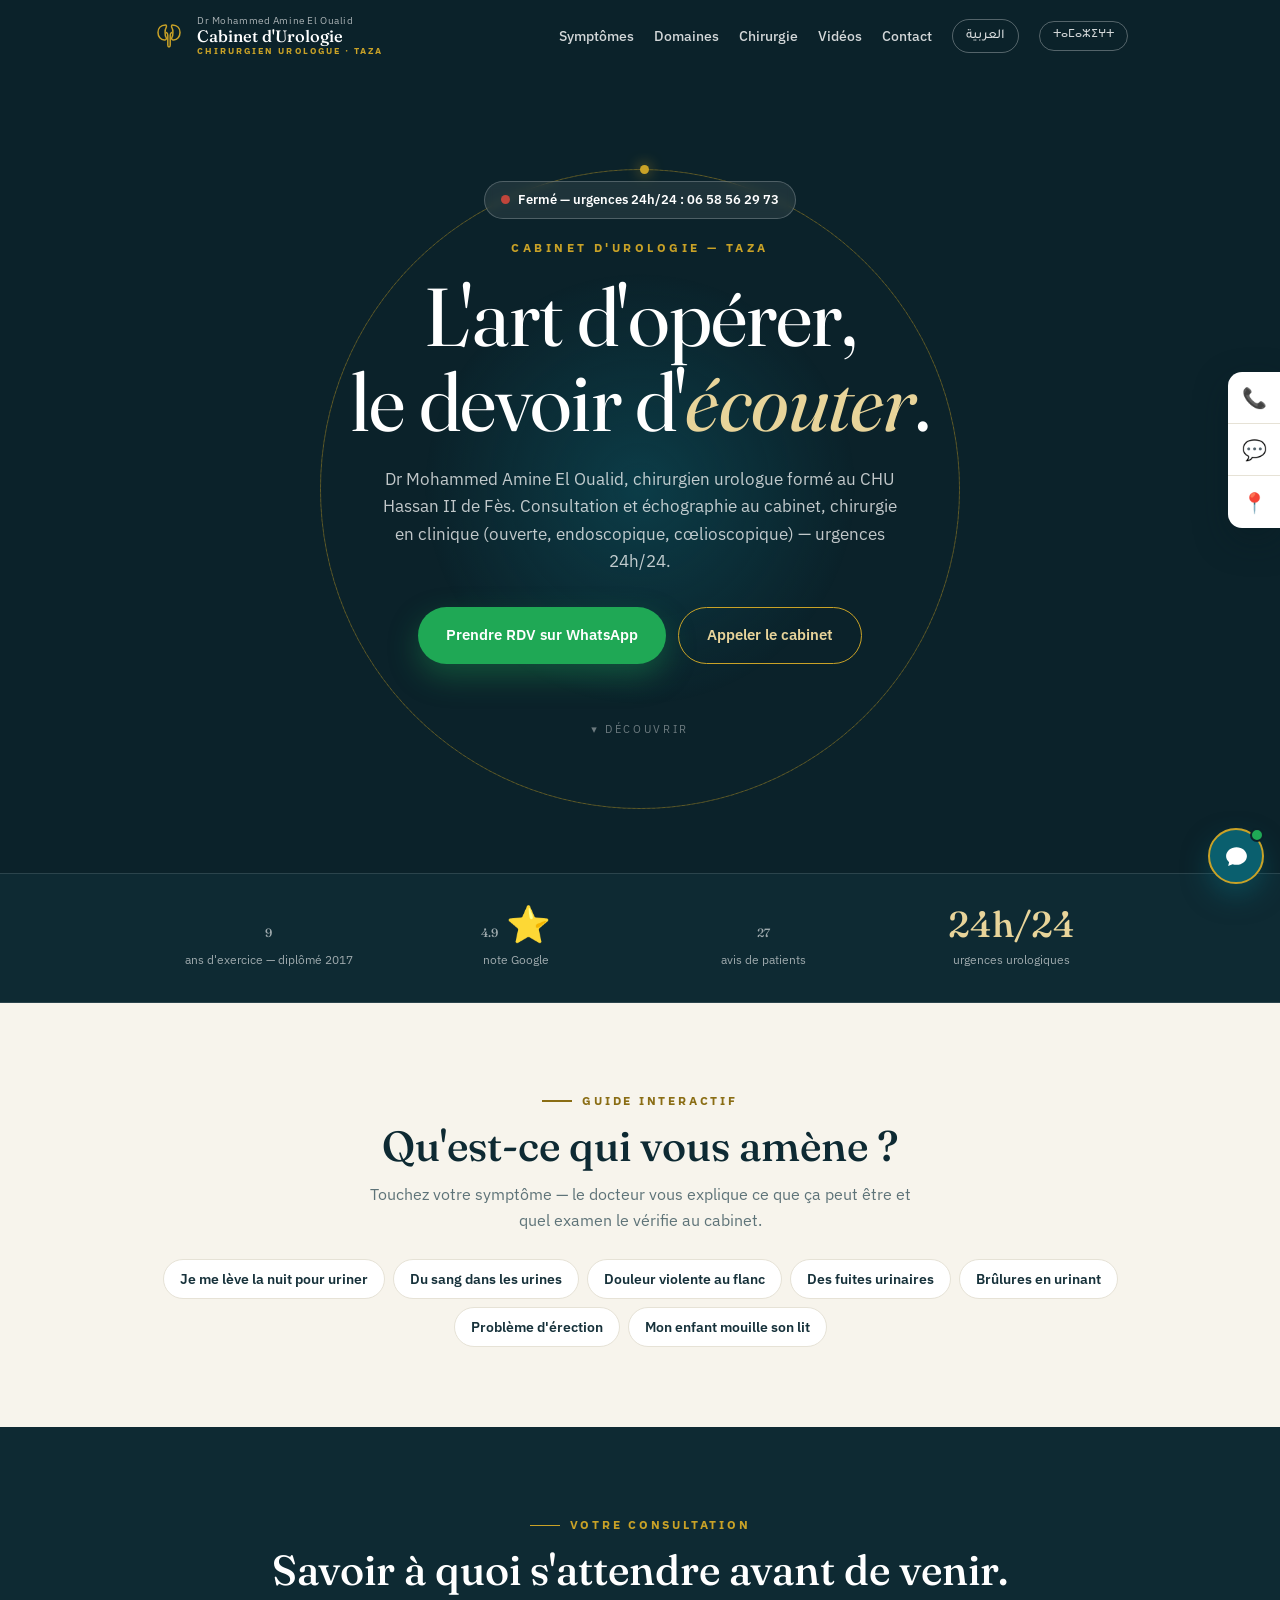
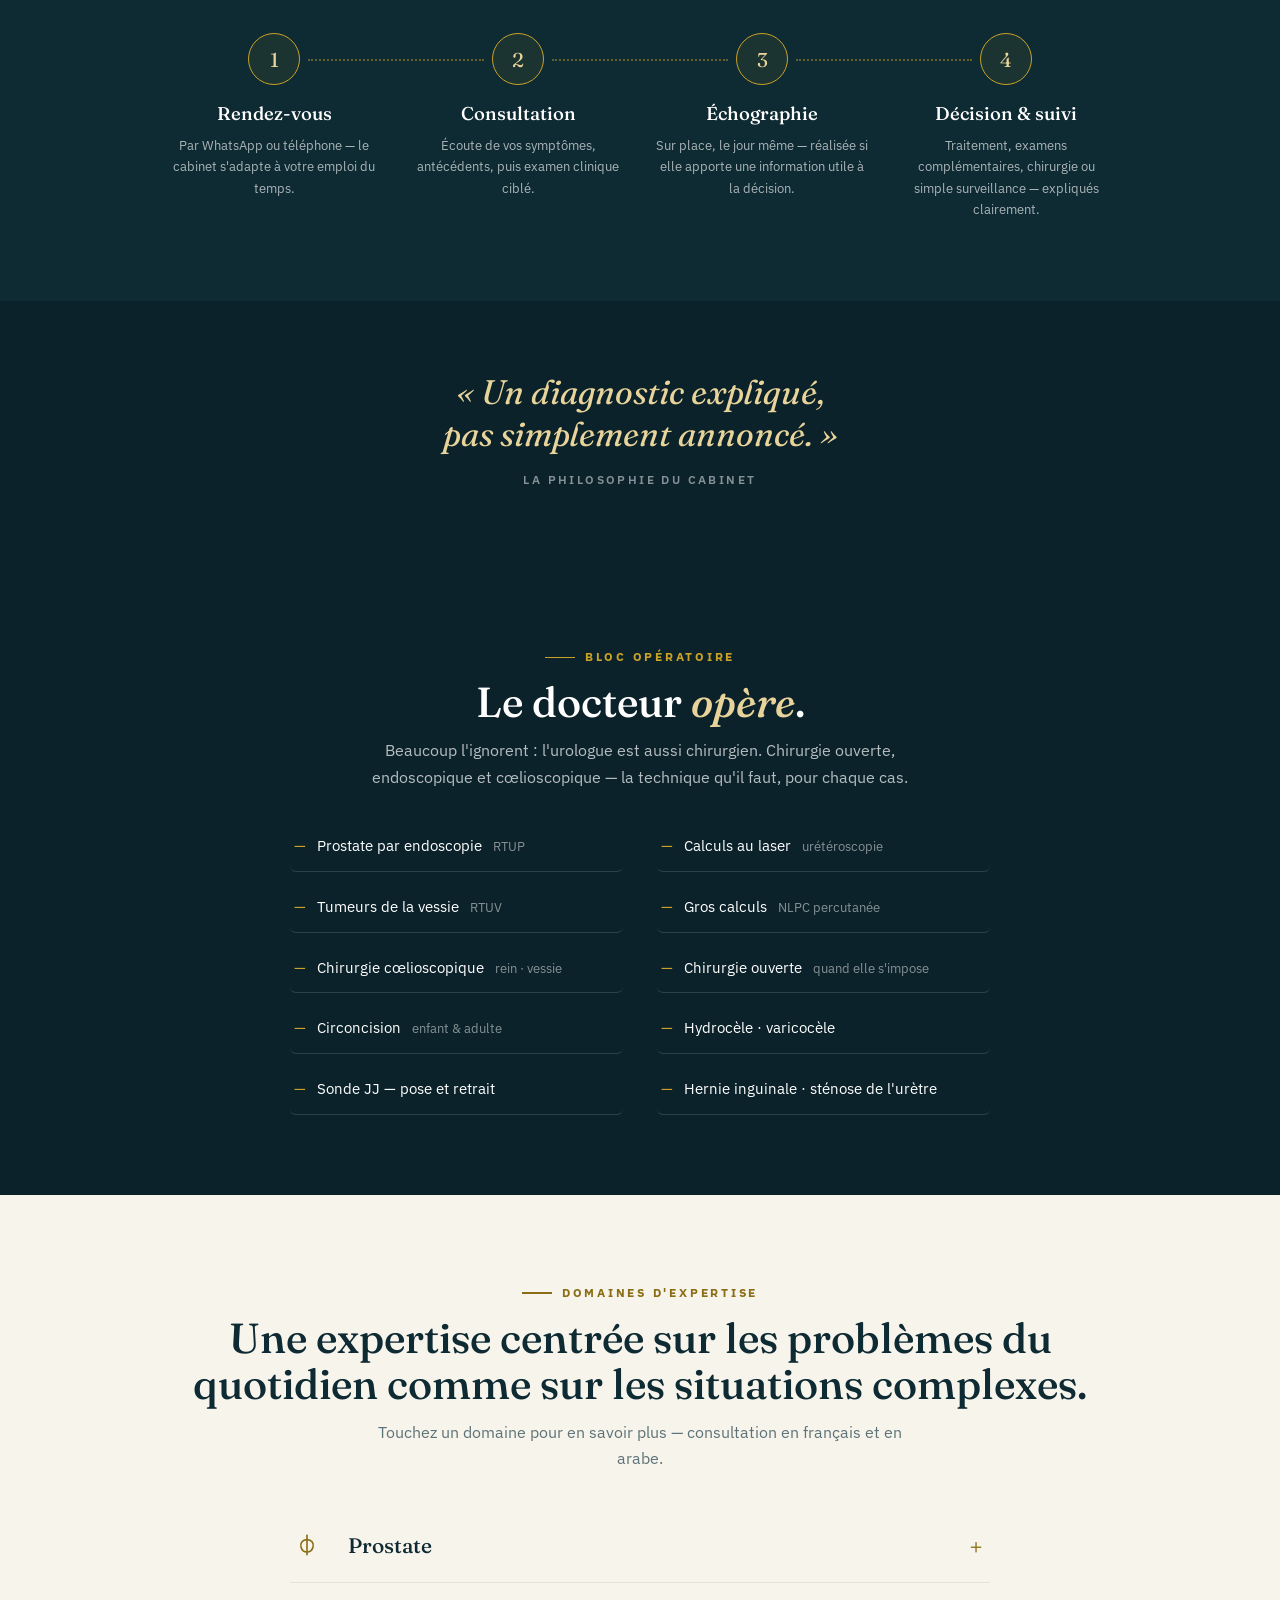
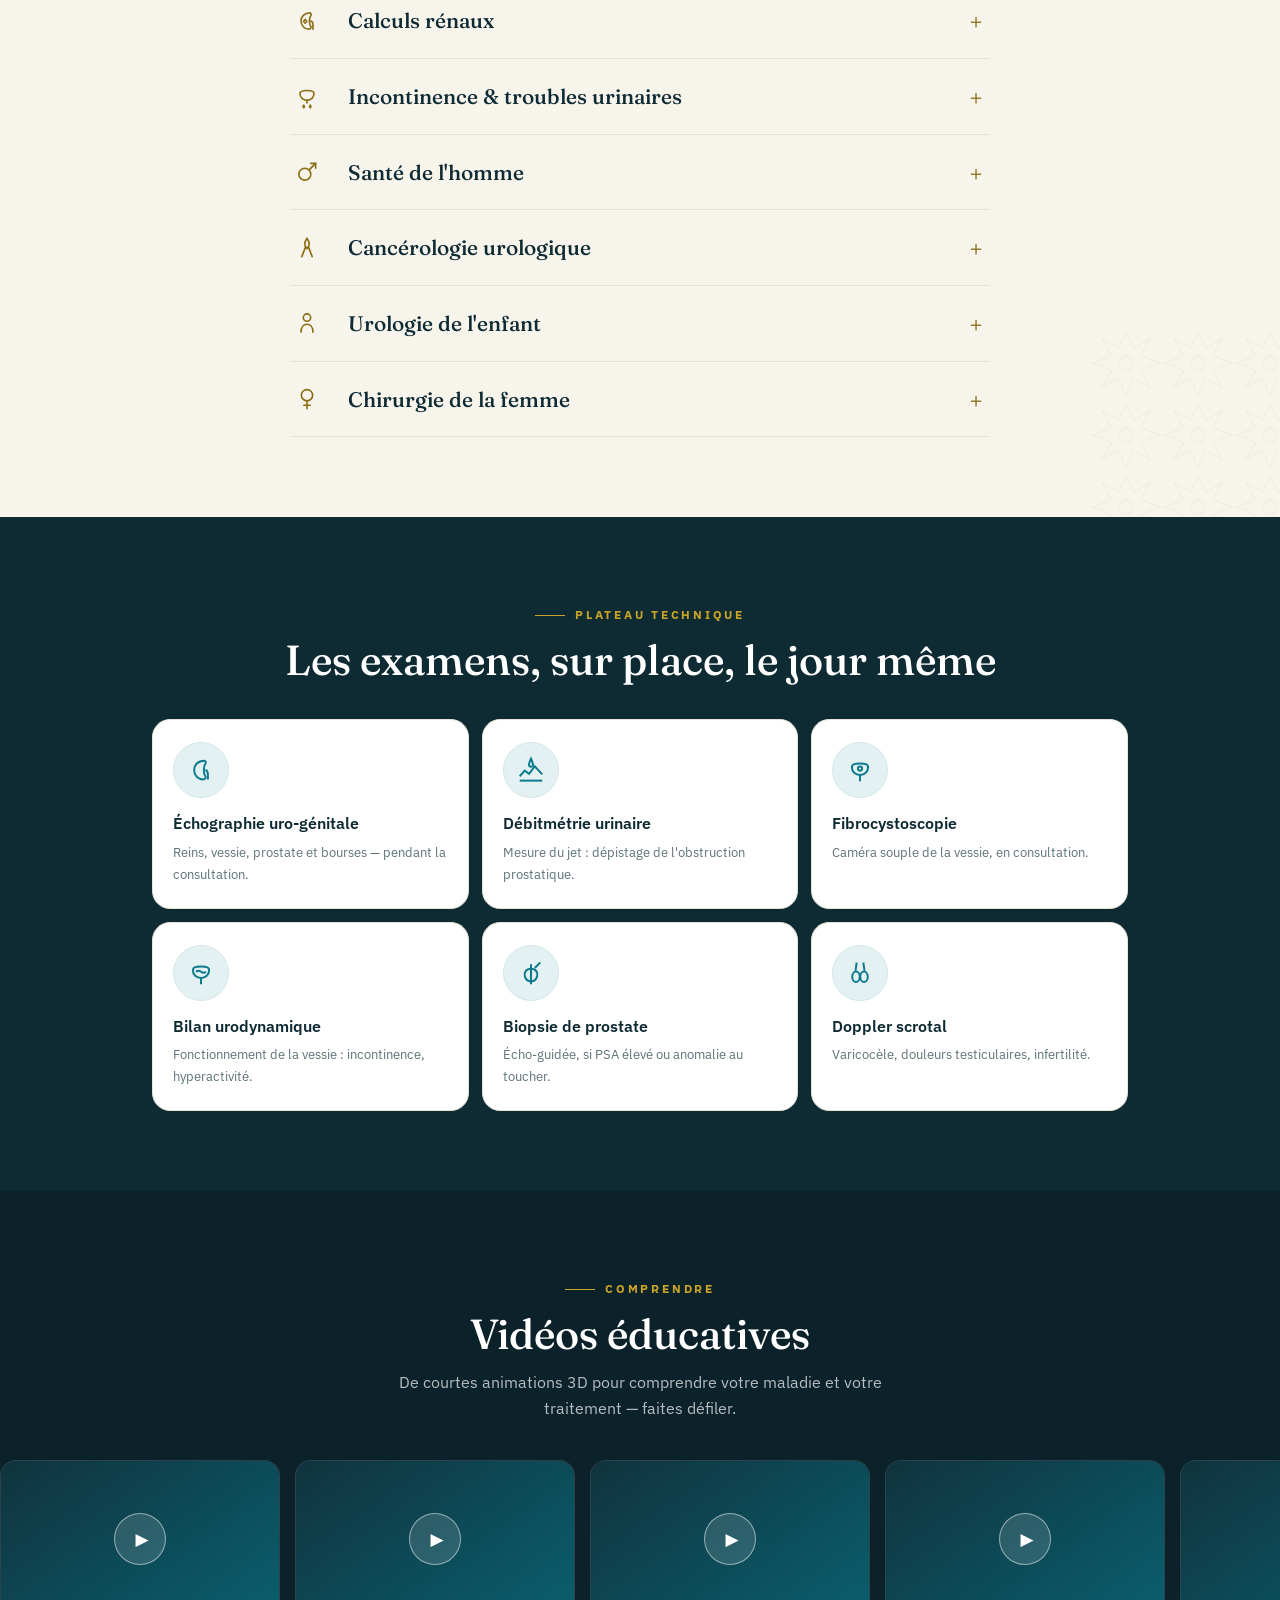
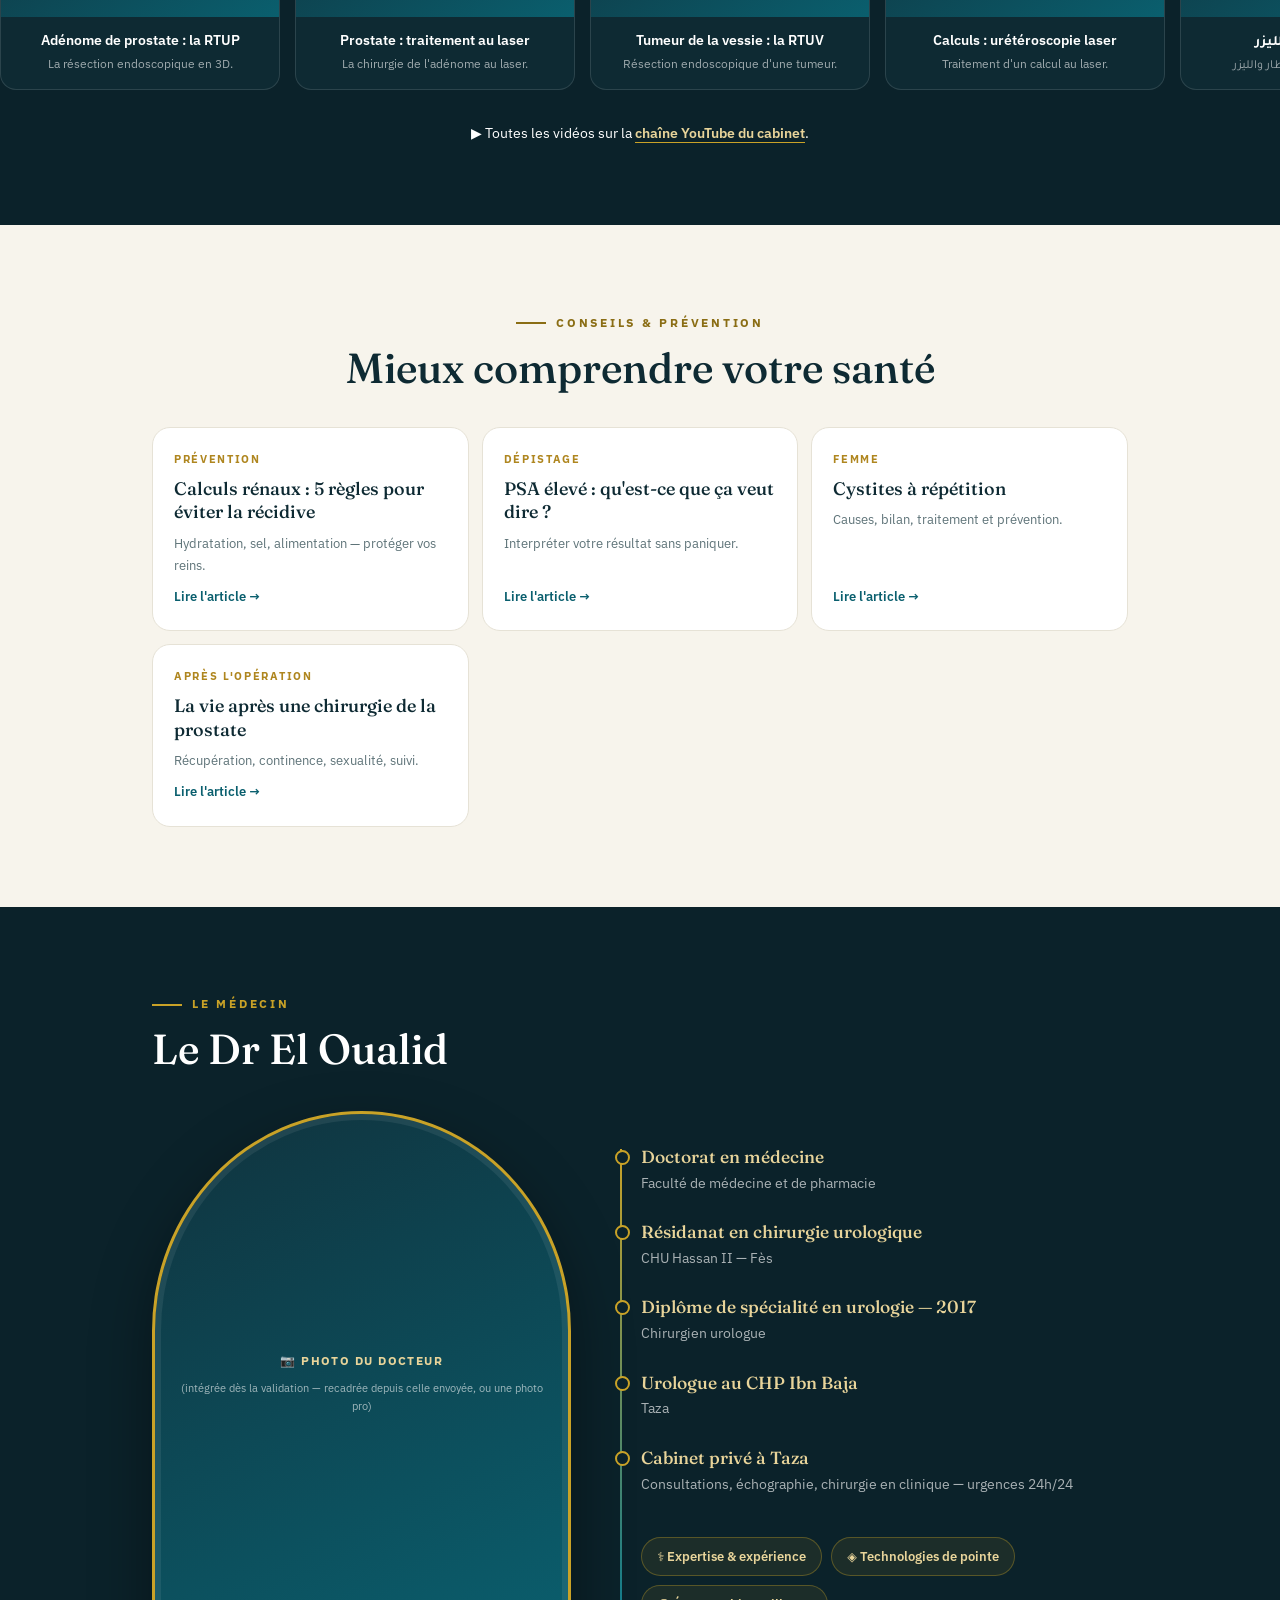
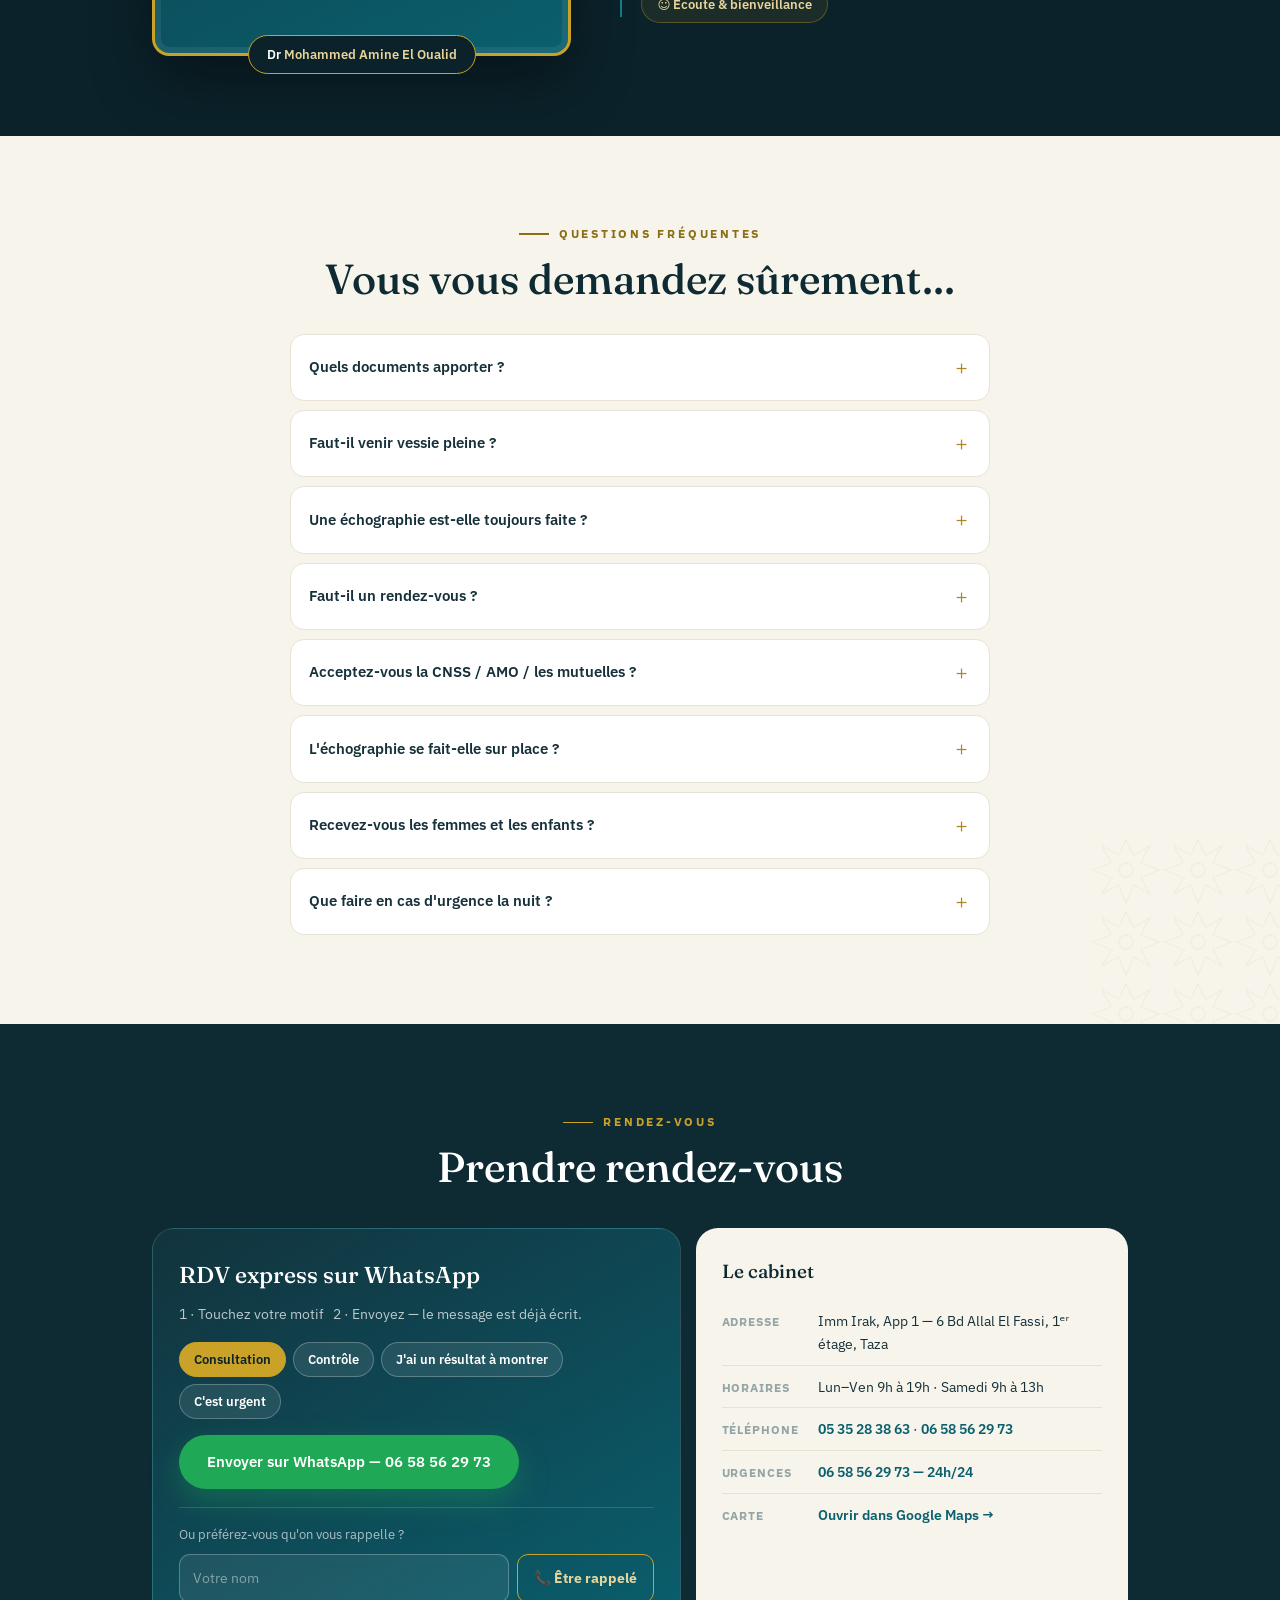
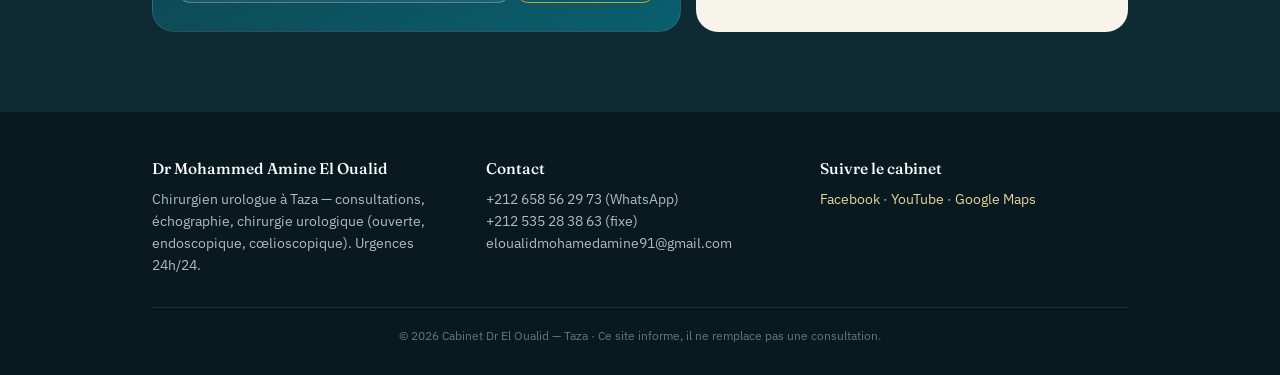
==== index.html @ 92238bee "Site du cabinet - premiere mise en ligne Co-Authored-By: Claude Opus 5.5 <noreply@anthropic.com>" ====
<!DOCTYPE html>
<html lang="fr">
<head>
  <meta charset="UTF-8">
  <meta name="viewport" content="width=device-width, initial-scale=1.0">
  <title>Dr EL OUALID — Urologue à Taza</title>
  <meta name="description" content="Cabinet d'urologie du Dr Mohammed Amine EL OUALID à Taza. Consultations, échographie et débitmétrie sur place, chirurgie urologique — ouverte, endoscopique et cœlioscopique. RDV WhatsApp.">
  <meta name="keywords" content="urologue Taza, urologie Maroc, Dr EL OUALID, prostate, calculs rénaux, lithiase, RTUP">
  <meta property="og:title" content="Dr EL OUALID — Urologue & Chirurgien à Taza">
  <meta property="og:description" content="Consultation, échographie sur place, tous types de chirurgie urologique. RDV par WhatsApp.">
  <meta property="og:type" content="website">
  <meta property="og:locale" content="fr_MA">
  <meta property="og:url" content="https://75zb9rdtrp-ops.github.io/">
  <meta property="og:image" content="https://75zb9rdtrp-ops.github.io/assets/partage.jpg">
  <meta property="og:image:width" content="1200">
  <meta property="og:image:height" content="630">
  <meta name="twitter:card" content="summary_large_image">
  <link rel="canonical" href="https://75zb9rdtrp-ops.github.io/">
  <link rel="alternate" hreflang="fr" href="https://75zb9rdtrp-ops.github.io/">
  <link rel="alternate" hreflang="ar" href="https://75zb9rdtrp-ops.github.io/ar.html">
  <link rel="icon" type="image/svg+xml" href="assets/icone.svg">
  <link rel="apple-touch-icon" href="assets/icone-180.png">
  <link rel="preconnect" href="https://fonts.googleapis.com">
  <link rel="preconnect" href="https://fonts.gstatic.com" crossorigin>
  <link href="https://fonts.googleapis.com/css2?family=Fraunces:ital,opsz,wght@0,9..144,400;0,9..144,500;1,9..144,400&family=IBM+Plex+Sans:wght@400;500;600;700&family=Tajawal:wght@500;700&display=swap" rel="stylesheet">

  <script type="application/ld+json">
  {
    "@context": "https://schema.org",
    "@type": "Physician",
    "name": "Cabinet Urologie Dr. Mohammed Amine El Oualid",
    "description": "Cabinet d'urologie à Taza : consultations, échographie et débitmétrie sur place, chirurgie urologique — ouverte, endoscopique et cœlioscopique, andrologie. Urgences 24h/24.",
    "medicalSpecialty": "Urologic",
    "url": "https://75zb9rdtrp-ops.github.io/",
    "image": "https://75zb9rdtrp-ops.github.io/assets/partage.jpg",
    "telephone": "+212658562973",
    "email": "eloualidmohamedamine91@gmail.com",
    "address": { "@type": "PostalAddress", "streetAddress": "1 App, Imm Irak, 6 Bd Allal El Fassi", "addressLocality": "Taza", "postalCode": "35000", "addressCountry": "MA" },
    "hasMap": "https://www.google.com/maps/search/?api=1&query=Cabinet%20Urologie%20Dr%20El%20Oualid%20Taza&query_place_id=ChIJkWoVLoMXng0RQgrMnZ6-3EY",
    "openingHoursSpecification": [
      { "@type": "OpeningHoursSpecification", "dayOfWeek": ["Monday","Tuesday","Wednesday","Thursday","Friday"], "opens": "09:00", "closes": "19:00" },
      { "@type": "OpeningHoursSpecification", "dayOfWeek": "Saturday", "opens": "09:00", "closes": "13:00" }
    ],
    "sameAs": [ "https://www.facebook.com/107621958322459", "https://www.youtube.com/channel/UCzK8FU2B46n0EKbxVtEmukA" ]
  }
  </script>

<style>
/* ═══════ Site officiel — MIX C (base prestige sombre) + D (photo, guide, direct) — validé médecin ═══════ */
:root{
  --petrol-deep:#0A5F6E; --petrol:#0E7A8D; --navy:#0B222A; --navy2:#0E2A33;
  --gold:#C9A227; --gold-soft:#E8D49A; --gold-deep:#AF861F; --gold-line:#E5D08E;
  --ivory:#F7F4EC; --paper:#FFFFFF; --ink:#16313A; --ink-soft:#5E7378; --ink-faint:#93A4A6;
  --line:#E6E2D6; --wa:#1FA855; --alerte:#C0453B;
  --serif:"Fraunces", Georgia, serif; --sans:"IBM Plex Sans", "Tajawal", system-ui, sans-serif;
}
*{margin:0;padding:0;box-sizing:border-box;-webkit-tap-highlight-color:transparent}
html{scroll-behavior:smooth}
body{font-family:var(--sans);background:var(--navy);color:#fff;line-height:1.65;font-size:16px}
img{max-width:100%}
a{color:inherit;text-decoration:none}
button{font-family:inherit}
.container{max-width:1020px;margin:0 auto;padding:0 22px}
::selection{background:var(--gold-soft);color:var(--navy)}

#progress{position:fixed;top:0;left:0;height:2.5px;background:linear-gradient(90deg,var(--gold),var(--gold-soft));width:0;z-index:100}

.topbar{position:fixed;top:0;left:0;right:0;z-index:50;padding:16px 0;transition:all .3s}
.topbar.scrolled{background:rgba(11,34,42,.9);backdrop-filter:blur(12px);box-shadow:0 2px 22px rgba(0,0,0,.3);padding:10px 0}
.topbar .container{display:flex;align-items:center}
.brand{display:flex;align-items:center;gap:11px}
.brand .mark{width:34px;height:34px;flex:0 0 auto}
.brand .mark svg{width:100%;height:100%;stroke:var(--gold);fill:none;stroke-width:1.5;stroke-linecap:round;stroke-linejoin:round}
.brand .bt{line-height:1.15}
.brand .bt i{display:block;font-style:normal;font-size:9.5px;letter-spacing:.06em;color:rgba(255,255,255,.65)}
.brand .bt b{display:block;font-family:var(--serif);font-weight:500;font-size:16.5px;color:#fff}
.brand .bt small{display:block;font-size:8.5px;letter-spacing:.24em;color:var(--gold);font-weight:700;text-transform:uppercase}
.topbar.scrolled .bt i{display:none}
.topnav{margin-left:auto;display:flex;gap:20px;align-items:center}
.topnav a{color:rgba(255,255,255,.82);font-size:13.5px;font-weight:500}
.topnav a:hover{color:var(--gold)}
.lang{border:1px solid rgba(255,255,255,.3);border-radius:999px;padding:5px 13px;font-family:"Tajawal",sans-serif;font-weight:700}
@media(max-width:840px){.topnav a:not(.lang){display:none}}

/* ═══ HERO (C) + badge direct (D) + parallaxe ═══ */
.hero{position:relative;min-height:97vh;display:flex;flex-direction:column;justify-content:center;overflow:hidden;padding:86px 0 40px;text-align:center}
.fx{position:absolute;left:50%;top:56%;pointer-events:none;will-change:transform}
.ring{transform:translate(-50%,-50%);width:min(90vw,640px);aspect-ratio:1;border-radius:50%;border:1.5px solid rgba(201,162,39,.32);animation:breathe 7s ease-in-out infinite}
.ring::before{content:"";position:absolute;inset:-1px;border-radius:50%;border:1px dashed rgba(201,162,39,.18);animation:spin 90s linear infinite}
.ring::after{content:"";position:absolute;top:-5px;left:50%;width:9px;height:9px;border-radius:50%;background:var(--gold);box-shadow:0 0 14px rgba(201,162,39,.8)}
.halo{transform:translate(-50%,-50%);width:min(66vw,470px);aspect-ratio:1;border-radius:50%;background:radial-gradient(circle, rgba(14,122,141,.3), transparent 65%)}
@keyframes breathe{0%,100%{scale:1}50%{scale:1.03}}
@keyframes spin{to{transform:rotate(360deg)}}
.ouvert{position:relative;z-index:2;display:inline-flex;align-items:center;gap:8px;background:rgba(255,255,255,.08);border:1px solid rgba(255,255,255,.22);border-radius:999px;padding:7px 16px;font-size:13px;font-weight:600;margin-bottom:20px;backdrop-filter:blur(4px)}
.ouvert i{width:9px;height:9px;border-radius:50%;background:var(--wa);animation:pulse 2s infinite}
.ouvert.ferme i{background:var(--alerte);animation:none}
@keyframes pulse{0%,100%{box-shadow:0 0 0 0 rgba(31,168,85,.5)}50%{box-shadow:0 0 0 6px rgba(31,168,85,0)}}
.kicker{position:relative;z-index:2;font-size:11.5px;letter-spacing:.3em;text-transform:uppercase;color:var(--gold);font-weight:700}
h1{position:relative;z-index:2;font-family:var(--serif);font-weight:400;font-size:clamp(43px,9.6vw,82px);line-height:1.04;letter-spacing:-.01em;margin-top:16px;text-wrap:balance}
h1 em{font-style:italic;color:var(--gold-soft)}
.hero .lead{position:relative;z-index:2;margin:22px auto 0;max-width:52ch;font-size:16.5px;color:rgba(255,255,255,.75)}
.hero-cta{position:relative;z-index:2;display:flex;gap:12px;justify-content:center;margin-top:32px;flex-wrap:wrap}
@media(max-width:520px){.hero-cta{flex-direction:column;align-items:stretch;max-width:320px;margin-left:auto;margin-right:auto}}
.btn{display:flex;align-items:center;justify-content:center;gap:9px;font-weight:600;font-size:15px;padding:15px 28px;border-radius:999px;transition:transform .15s,box-shadow .2s;cursor:pointer;border:0}
.btn:active{transform:scale(.96)}
.btn-wa{background:var(--wa);color:#fff;box-shadow:0 12px 30px rgba(31,168,85,.35)}
.btn-wa:hover{box-shadow:0 16px 38px rgba(31,168,85,.5)}
.btn-gold{border:1.5px solid var(--gold);color:var(--gold-soft);background:transparent}
.btn-gold:hover{background:rgba(201,162,39,.12)}
.scroll-hint{position:relative;z-index:2;margin-top:56px;font-size:11px;letter-spacing:.24em;color:rgba(255,255,255,.4);text-transform:uppercase;animation:hint 2.4s ease-in-out infinite}
@keyframes hint{0%,100%{transform:translateY(0);opacity:.5}50%{transform:translateY(6px);opacity:1}}
.stagger{opacity:0;transform:translateY(16px);animation:enter .8s ease forwards}
.stagger:nth-child(2){animation-delay:.1s}.stagger:nth-child(3){animation-delay:.2s}.stagger:nth-child(4){animation-delay:.3s}.stagger:nth-child(5){animation-delay:.42s}.stagger:nth-child(6){animation-delay:.54s}
@keyframes enter{to{opacity:1;transform:none}}

/* ═══ SCEAU compteurs (C) ═══ */
.seal{border-top:1px solid rgba(255,255,255,.12);border-bottom:1px solid rgba(255,255,255,.12);background:var(--navy2)}
.seal .container{display:grid;grid-template-columns:repeat(4,1fr);gap:14px;padding:30px 22px;text-align:center}
@media(max-width:760px){.seal .container{grid-template-columns:repeat(2,1fr);gap:22px 10px}}
.seal b{font-family:var(--serif);font-weight:500;font-size:clamp(26px,4.5vw,36px);color:var(--gold-soft);display:block;font-variant-numeric:tabular-nums;line-height:1.15}
.seal span{font-size:12px;color:rgba(255,255,255,.6)}

/* ═══ sections ═══ */
section{padding:80px 0}
.light{background:var(--ivory);color:var(--ink)}
.eyebrow{display:inline-flex;align-items:center;gap:10px;font-size:11.5px;letter-spacing:.24em;text-transform:uppercase;color:var(--gold);font-weight:800;margin-bottom:12px}
.eyebrow::before{content:"";width:0;height:1.5px;background:var(--gold);transition:width .7s ease .2s}
.rv.in .eyebrow::before, .eyebrow.in::before{width:30px}
.light .eyebrow{color:#8a6d14}
.light .eyebrow::before{background:#8a6d14}
h2{font-family:var(--serif);font-weight:500;font-size:clamp(30px,5.2vw,42px);line-height:1.1;text-wrap:balance}
.light h2{color:var(--navy2)}
.section-lead{margin-top:12px;color:rgba(255,255,255,.7);max-width:56ch}
.light .section-lead{color:var(--ink-soft)}
.center{text-align:center}
.center .section-lead{margin-left:auto;margin-right:auto}

/* ═══ GUIDE SYMPTÔMES (D) ═══ */
.sympt-chips{display:flex;flex-wrap:wrap;gap:8px;margin-top:26px;justify-content:center}
.schip{background:#fff;border:1.5px solid var(--line);border-radius:999px;padding:10px 16px;font-size:13.5px;font-weight:600;color:var(--ink);cursor:pointer;transition:all .15s}
.schip:hover{border-color:var(--petrol);transform:translateY(-1px)}
.schip.on{background:var(--petrol-deep);border-color:var(--petrol-deep);color:#fff}
.sympt-panel{margin:18px auto 0;max-width:640px;background:#fff;border:1px solid var(--line);border-left:4px solid var(--gold);border-radius:16px;padding:22px;display:none;animation:sp .3s ease;text-align:left}
.sympt-panel.on{display:block}
@keyframes sp{from{opacity:0;transform:translateY(8px)}to{opacity:1;transform:none}}
.sympt-panel h3{font-family:var(--serif);font-weight:500;font-size:20px;color:var(--navy2)}
.sympt-panel p{font-size:14.5px;color:var(--ink-soft);margin-top:8px}
.sympt-panel .exam{margin-top:12px;font-size:13px;background:var(--petrol-tint,#E3F1F3);color:var(--petrol-deep);border-radius:10px;padding:9px 13px;display:inline-block;font-weight:600}
.sympt-panel .exam.urgent{background:#FBE9E7;color:#9a2f26}
.sympt-panel .cta{margin-top:14px}
.sympt-panel .cta a{color:var(--wa);font-weight:700;font-size:14px}

/* ═══ DOMAINES accordéon (C) ═══ */
.doms{margin:36px auto 0;max-width:700px;text-align:left}
details.dom{border-bottom:1px solid var(--line)}
details.dom summary{list-style:none;cursor:pointer;display:flex;gap:16px;align-items:baseline;padding:20px 4px;transition:background .2s}
details.dom summary::-webkit-details-marker{display:none}
details.dom summary:hover{background:rgba(201,162,39,.07)}
details.dom .n{flex:0 0 38px;align-self:center}
details.dom .n svg{width:26px;height:26px;stroke:#8a6d14;fill:none;stroke-width:1.5;stroke-linecap:round;stroke-linejoin:round;display:block}
details.dom[open] .n svg{stroke:var(--petrol-deep)}
details.dom h3{font-family:var(--serif);font-weight:500;font-size:21px;color:var(--navy2);flex:1}
details.dom .plus{color:#8a6d14;font-size:20px;font-weight:300;transition:transform .25s;line-height:1}
details.dom[open] .plus{transform:rotate(45deg)}
details.dom .body{padding:0 4px 20px 52px;font-size:14.2px;color:var(--ink-soft);animation:sp .3s ease}
details.dom .body a{color:var(--petrol-deep);font-weight:600;font-size:13px}

/* ═══ OPÈRE (C, cascade) ═══ */
.ops{margin:32px auto 0;max-width:700px;display:grid;grid-template-columns:1fr 1fr;gap:11px 34px;font-size:15px;text-align:left}
@media(max-width:660px){.ops{grid-template-columns:1fr}}
.ops div{padding:12px 4px;border-bottom:1px solid rgba(255,255,255,.14);border-radius:6px;transition:background .2s,padding-left .2s}
.ops div:hover{background:rgba(201,162,39,.09);padding-left:10px}
.ops div::before{content:"—";color:var(--gold);margin-right:11px}
.ops div span{color:rgba(255,255,255,.5);font-size:12.5px;margin-left:7px}
.ops .rv{transition-delay:calc(var(--i) * .07s)}
.op-note{margin-top:22px;text-align:center;font-size:13px;color:rgba(255,255,255,.55)}

/* ═══ EXAMENS (C) ═══ */
.ex-grid{margin-top:36px;display:grid;grid-template-columns:repeat(auto-fill,minmax(235px,1fr));gap:13px;text-align:left}
.ex{background:var(--paper);border:1px solid var(--line);border-radius:18px;padding:22px 20px;transition:transform .18s,box-shadow .2s}
.ex:hover{transform:translateY(-4px);box-shadow:0 16px 36px rgba(22,49,58,.1)}
.ex svg{width:30px;height:30px;stroke:var(--petrol);fill:none;stroke-width:1.6}
.ex .disc{width:56px;height:56px;border-radius:50%;background:var(--petrol-tint,#E3F1F3);display:grid;place-items:center;margin-bottom:13px;border:1px solid #d3e6e9}
.ex h3{font-size:15.5px;font-weight:600;color:var(--navy2)}
.ex p{font-size:13.3px;color:var(--ink-soft);margin-top:5px}

/* ═══ VIDÉOS (C) ═══ */
.vid-row{margin-top:34px;display:flex;gap:15px;overflow-x:auto;scroll-snap-type:x mandatory;padding:4px 22px 16px;scrollbar-width:thin}
.vid{flex:0 0 280px;scroll-snap-align:start;background:var(--navy2);border:1px solid rgba(255,255,255,.12);border-radius:16px;overflow:hidden}
.video-poster{position:relative;aspect-ratio:16/9;background:linear-gradient(145deg,#10333E,var(--petrol-deep));cursor:pointer;display:grid;place-items:center}
.video-poster .play{width:52px;height:52px;border-radius:50%;background:rgba(255,255,255,.13);border:1.5px solid rgba(255,255,255,.5);display:grid;place-items:center;color:#fff;font-size:17px;padding-left:4px;transition:transform .15s,background .2s}
.video-poster:hover .play{transform:scale(1.12);background:var(--gold);border-color:var(--gold);color:var(--navy)}
.video-poster iframe{position:absolute;inset:0;width:100%;height:100%;border:0}
.vid-body{padding:13px 15px 15px}
.vid-body h3{font-size:14.3px;font-weight:600;line-height:1.35;color:#fff}
.vid-body p{font-size:12.3px;color:rgba(255,255,255,.6);margin-top:4px}
.yt-more{margin-top:16px;font-size:14px;text-align:center}
.yt-more a{color:var(--gold-soft);font-weight:600;border-bottom:1.5px solid var(--gold)}

/* ═══ ARTICLES (C) ═══ */
.art-grid{margin-top:36px;display:grid;grid-template-columns:repeat(auto-fill,minmax(235px,1fr));gap:13px;text-align:left}
.art{background:var(--paper);border:1px solid var(--line);border-radius:18px;padding:23px 21px;display:flex;flex-direction:column;gap:9px;transition:transform .18s,box-shadow .2s}
.art:hover{transform:translateY(-4px);box-shadow:0 16px 36px rgba(22,49,58,.1)}
.art .tag{font-size:10.5px;letter-spacing:.16em;text-transform:uppercase;color:var(--gold-deep);font-weight:800}
.art h3{font-family:var(--serif);font-weight:500;font-size:18px;line-height:1.3;color:var(--navy2)}
.art p{font-size:13.3px;color:var(--ink-soft);flex:1}
.art .lire{font-size:13px;font-weight:600;color:var(--petrol-deep)}

/* ═══ LE MÉDECIN : photo en arche (D) + timeline (C) ═══ */
.med-grid{margin-top:38px;display:grid;grid-template-columns:.9fr 1.1fr;gap:44px;align-items:center;text-align:left}
@media(max-width:800px){.med-grid{grid-template-columns:1fr}.arch{max-width:280px;margin:0 auto}}
.arch{position:relative}
.arch .frame{aspect-ratio:3/3.9;border-radius:52% 52% 18px 18px / 42% 42% 18px 18px;overflow:hidden;border:3px solid var(--gold);box-shadow:0 24px 60px rgba(0,0,0,.4), inset 0 0 0 6px rgba(255,255,255,.07);background:linear-gradient(155deg,#10333E,var(--petrol-deep));display:grid;place-items:center;text-align:center;padding:20px}
.arch .frame img{width:100%;height:100%;object-fit:cover}
.arch .frame .ph{font-size:12px;color:var(--gold-soft);letter-spacing:.12em;text-transform:uppercase;font-weight:700}
.arch .frame .ph small{display:block;margin-top:8px;font-size:11px;color:rgba(255,255,255,.6);letter-spacing:0;text-transform:none;font-weight:400}
.arch .name{position:absolute;left:50%;bottom:-18px;transform:translateX(-50%);background:var(--navy);border:1.5px solid var(--gold);border-radius:999px;padding:8px 18px;white-space:nowrap;font-size:12.5px;font-weight:600}
.arch .name span{color:var(--gold-soft)}
.tl{position:relative;padding-left:26px}
.tl::before{content:"";position:absolute;left:5px;top:6px;bottom:6px;width:1.5px;background:linear-gradient(var(--gold),var(--petrol))}
.tl-item{position:relative;padding:0 0 24px}
.tl-item:last-child{padding-bottom:0}
.tl-item::before{content:"";position:absolute;left:-26px;top:7px;width:11px;height:11px;border-radius:50%;background:var(--navy);border:2.5px solid var(--gold)}
.tl-item b{font-family:var(--serif);font-weight:500;font-size:17.5px;display:block;color:var(--gold-soft)}
.tl-item p{color:rgba(255,255,255,.65);font-size:13.5px}

/* ═══ FAQ (D) ═══ */
.faq{max-width:700px;margin:32px auto 0;text-align:left}
details.q{background:#fff;border:1px solid var(--line);border-radius:14px;margin-bottom:9px;overflow:hidden}
details.q summary{list-style:none;cursor:pointer;display:flex;align-items:center;gap:12px;padding:17px 18px;font-weight:600;font-size:15px;color:var(--ink)}
details.q summary::-webkit-details-marker{display:none}
details.q summary .pl{margin-left:auto;color:var(--gold-deep);font-size:19px;font-weight:300;transition:transform .25s}
details.q[open] summary .pl{transform:rotate(45deg)}
details.q .a{padding:0 18px 17px;font-size:14px;color:var(--ink-soft)}

/* ═══ CONTACT + RDV EXPRESS ═══ */
.contact-grid{margin-top:38px;display:grid;grid-template-columns:1.1fr .9fr;gap:15px;text-align:left}
@media(max-width:760px){.contact-grid{grid-template-columns:1fr}}
.c-card{border-radius:22px;padding:28px 26px}
.c-wa{background:linear-gradient(150deg,#12333d,var(--petrol-deep));border:1px solid rgba(255,255,255,.12)}
.c-wa h3{font-family:var(--serif);font-weight:500;font-size:23px;color:#fff}
.c-wa .sub{color:rgba(255,255,255,.72);font-size:13.5px;margin:8px 0 16px}
.motifs{display:flex;flex-wrap:wrap;gap:7px;margin-bottom:16px}
.motif{background:rgba(255,255,255,.09);border:1px solid rgba(255,255,255,.25);border-radius:999px;padding:8px 14px;font-size:13px;font-weight:600;color:#fff;cursor:pointer;transition:all .15s}
.motif.on{background:var(--gold);border-color:var(--gold);color:var(--navy)}
.c-wa .btn{display:inline-flex}
.c-info{background:var(--ivory);color:var(--ink)}
.c-info h3{font-family:var(--serif);font-weight:500;font-size:19px;color:var(--navy2);margin-bottom:12px}
.c-line{display:flex;gap:12px;padding:9px 0;border-bottom:1px solid var(--line);font-size:14.3px;align-items:baseline}
.c-line:last-of-type{border-bottom:0}
.c-line b{flex:0 0 84px;font-size:11.5px;text-transform:uppercase;letter-spacing:.08em;color:var(--ink-faint);font-weight:700}
.c-line a{color:var(--petrol-deep);font-weight:600}

footer{background:#081920;color:rgba(255,255,255,.7);padding:44px 0 30px;font-size:13.5px}
.f-grid{display:grid;grid-template-columns:repeat(auto-fit,minmax(200px,1fr));gap:26px}
footer b{color:#fff;display:block;margin-bottom:6px;font-family:var(--serif);font-weight:500;font-size:15.5px}
footer a{color:var(--gold-soft)}
.f-bottom{margin-top:30px;padding-top:18px;border-top:1px solid rgba(255,255,255,.1);font-size:12px;color:rgba(255,255,255,.4);text-align:center}

.sticky-cta{position:fixed;left:12px;right:12px;bottom:12px;z-index:60;display:none}
.sticky-cta a{display:flex;align-items:center;justify-content:center;gap:9px;background:var(--wa);color:#fff;font-weight:700;font-size:15px;padding:15px;border-radius:14px;box-shadow:0 12px 30px rgba(0,0,0,.35)}
@media(max-width:700px){.sticky-cta.on{display:block}}

.rv{opacity:0;transform:translateY(18px);transition:opacity .6s ease,transform .6s ease}
.rv.in{opacity:1;transform:none}

/* ═══ FRISE « Votre consultation » 1→4 (exemple luxe × textes ChatGPT) ═══ */
.steps{margin-top:40px;display:grid;grid-template-columns:repeat(4,1fr);gap:0;text-align:center;position:relative}
@media(max-width:760px){.steps{grid-template-columns:1fr;gap:26px;max-width:340px;margin-left:auto;margin-right:auto;text-align:left}}
.step{position:relative;padding:0 14px}
.step .num{width:52px;height:52px;border-radius:50%;border:1.5px solid var(--gold);color:var(--gold-soft);font-family:var(--serif);font-size:20px;display:grid;place-items:center;margin:0 auto 14px;background:rgba(201,162,39,.07)}
.step h3{font-family:var(--serif);font-weight:500;font-size:18.5px;color:#fff}
.step p{font-size:13px;color:rgba(255,255,255,.65);margin-top:5px}
.step::after{content:"";position:absolute;top:26px;left:calc(50% + 34px);width:calc(100% - 68px);border-top:2px dotted rgba(201,162,39,.45)}
.step:last-child::after{display:none}
@media(max-width:760px){
  .step{display:grid;grid-template-columns:52px 1fr;gap:14px;align-items:start}
  .step .num{margin:0}
  .step::after{top:60px;left:25px;width:0;height:calc(100% - 40px);border-top:0;border-left:2px dotted rgba(201,162,39,.45)}
}

/* ═══ Citation signature ═══ */
.quote{max-width:640px;margin:0 auto;text-align:center;padding:10px 20px}
.quote p{font-family:var(--serif);font-style:italic;font-weight:400;font-size:clamp(24px,4.6vw,34px);line-height:1.25;color:var(--gold-soft)}
.quote p::before{content:"« "}.quote p::after{content:" »"}
.quote span{display:block;margin-top:14px;font-size:12px;letter-spacing:.2em;text-transform:uppercase;color:rgba(255,255,255,.5);font-weight:600}

/* ═══ Les 3 valeurs (exemple luxe) ═══ */
.valeurs{display:flex;gap:9px;flex-wrap:wrap;margin-top:18px}
.val{display:inline-flex;align-items:center;gap:8px;background:rgba(201,162,39,.09);border:1px solid rgba(201,162,39,.35);border-radius:999px;padding:8px 15px;font-size:12.5px;font-weight:600;color:var(--gold-soft)}

/* ═══ « Être rappelé » (formulaire → WhatsApp, zéro serveur) ═══ */
.rappel{margin-top:18px;border-top:1px solid rgba(255,255,255,.15);padding-top:16px}
.rappel .rt{font-size:12.5px;color:rgba(255,255,255,.65);margin-bottom:9px}
.rappel .row{display:flex;gap:8px;flex-wrap:wrap}
.rappel input{flex:1;min-width:130px;border:1px solid rgba(255,255,255,.25);background:rgba(255,255,255,.07);border-radius:11px;padding:12px 13px;font:inherit;font-size:14px;color:#fff;outline:none}
.rappel input::placeholder{color:rgba(255,255,255,.45)}
.rappel input:focus{border-color:var(--gold)}
.rappel button{border:1.5px solid var(--gold);background:transparent;color:var(--gold-soft);font-weight:700;font-size:13.5px;padding:12px 16px;border-radius:11px;cursor:pointer}

/* ═══ Rail latéral flottant (desktop) — exemple luxe ═══ */
.rail{position:fixed;right:0;top:50%;transform:translateY(-50%);z-index:55;display:none;flex-direction:column;background:#fff;border-radius:14px 0 0 14px;box-shadow:0 12px 34px rgba(8,25,32,.35);overflow:hidden}
@media(min-width:900px){.rail{display:flex}}
.rail a{width:52px;height:52px;display:grid;place-items:center;font-size:20px;border-bottom:1px solid var(--line);color:var(--petrol-deep);transition:background .15s}
.rail a:last-child{border-bottom:0}
.rail a:hover{background:var(--petrol-tint,#E3F1F3)}

/* ═══ Filigrane zellige (coin des sections claires) ═══ */
.zfil{position:relative;overflow:hidden}
.zfil::after{content:"";position:absolute;right:-40px;bottom:-40px;width:230px;height:230px;pointer-events:none;opacity:.5;
  background-image:url("data:image/svg+xml,%3Csvg xmlns='http://www.w3.org/2000/svg' width='72' height='72' viewBox='0 0 72 72'%3E%3Cg fill='none' stroke='%23AF861F' stroke-opacity='0.14' stroke-width='1.3'%3E%3Cpath d='M36 6l7.5 15.2L60 12l-9.2 16.5L69 36l-18.2 7.5L60 60l-16.5-9.2L36 69l-7.5-18.2L12 60l9.2-16.5L3 36l18.2-7.5L12 12l16.5 9.2z'/%3E%3Ccircle cx='36' cy='36' r='7'/%3E%3C/g%3E%3C/svg%3E")}

@media(prefers-reduced-motion:reduce){
  .rv{opacity:1;transform:none;transition:none}
  .ring,.ring::before,.scroll-hint,.stagger,.ouvert i{animation:none}
  .stagger{opacity:1;transform:none}
  html{scroll-behavior:auto}
}
</style>
</head>
<body>
<div id="progress"></div>

<header class="topbar" id="topbar">
  <div class="container">
    <a class="brand" href="#accueil">
      <span class="mark"><svg viewBox="0 0 34 34"><path d="M13.5 6 C8.5 6 6 9.6 6 13.6 C6 17.6 8.7 21 12.3 21 C14.2 21 14.9 19.6 14 18.2 C12.8 16.4 12.8 10.6 14 8.8 C14.9 7.4 14.4 6 13.5 6 Z"/><path d="M20.5 6 C25.5 6 28 9.6 28 13.6 C28 17.6 25.3 21 21.7 21 C19.8 21 19.1 19.6 20 18.2 C21.2 16.4 21.2 10.6 20 8.8 C19.1 7.4 19.6 6 20.5 6 Z"/><path d="M14.3 13.5 C15.5 13.8 15.8 15 15.8 16.5 V26 C15.8 27.5 16.3 28 17 28 C17.7 28 18.2 27.5 18.2 26 V16.5 C18.2 15 18.5 13.8 19.7 13.5"/></svg></span>
      <span class="bt"><i>Dr Mohammed Amine El Oualid</i><b>Cabinet d'Urologie</b><small>Chirurgien urologue · Taza</small></span>
    </a>
    <nav class="topnav">
      <a href="#symptomes">Symptômes</a>
      <a href="#domaines">Domaines</a>
      <a href="#chirurgie">Chirurgie</a>
      <a href="#videos">Vidéos</a>
      <a href="#contact">Contact</a>
      <a href="ar.html" class="lang">العربية</a>
      <a href="tz.html" class="lang" style="font-size:11px">ⵜⴰⵎⴰⵣⵉⵖⵜ</a>
    </nav>
  </div>
</header>

<!-- ═══ HERO ═══ -->
<section class="hero" id="accueil">
  <div class="fx ring" id="fxRing"></div><div class="fx halo" id="fxHalo"></div>
  <div class="container">
    <span class="ouvert stagger" id="ouvert"><i></i><span id="ouvertTxt">…</span></span>
    <div class="kicker stagger">Cabinet d'urologie — Taza</div>
    <h1 class="stagger">L'art d'opérer,<br>le devoir d'<em>écouter</em>.</h1>
    <p class="lead stagger">Dr Mohammed Amine El Oualid, chirurgien urologue formé au CHU Hassan II de Fès. Consultation et échographie au cabinet, chirurgie en clinique (ouverte, endoscopique, cœlioscopique) — urgences 24h/24.</p>
    <div class="hero-cta stagger">
      <a class="btn btn-wa" href="https://wa.me/212658562973?text=Bonjour%20Docteur%2C%20je%20souhaite%20prendre%20un%20rendez-vous">Prendre RDV sur WhatsApp</a>
      <a class="btn btn-gold" href="#" onclick="document.getElementById('callSheet').classList.add('on');return false;">Appeler le cabinet</a>
    </div>
    <div class="scroll-hint stagger">▾ Découvrir</div>
  </div>
</section>

<!-- ═══ SCEAU ═══ -->
<div class="seal" id="seal">
  <div class="container">
    <div><b><span class="count" data-to="9" data-suffix="+">0</span></b><span>ans d'exercice — diplômé 2017</span></div>
    <div><b><span class="count" data-to="4.9" data-dec="1">0</span> ⭐</b><span>note Google</span></div>
    <div><b><span class="count" data-to="27">0</span></b><span>avis de patients</span></div>
    <div><b>24h/24</b><span>urgences urologiques</span></div>
  </div>
</div>

<!-- ═══ GUIDE SYMPTÔMES (D) ═══ -->
<section class="light center" id="symptomes">
  <div class="container">
    <div class="rv"><span class="eyebrow">Guide interactif</span></div>
    <h2 class="rv">Qu'est-ce qui vous amène&nbsp;?</h2>
    <p class="section-lead rv">Touchez votre symptôme — le docteur vous explique ce que ça peut être et quel examen le vérifie au cabinet.</p>
    <div class="sympt-chips rv" id="chips"></div>
    <div id="panels"></div>
  </div>
</section>

<!-- ═══ VOTRE CONSULTATION : savoir à quoi s'attendre (frise 1→4) ═══ -->
<section class="center" style="background:var(--navy2)" id="consultation">
  <div class="container">
    <div class="rv"><span class="eyebrow">Votre consultation</span></div>
    <h2 class="rv" style="color:#fff">Savoir à quoi s'attendre avant de venir.</h2>
    <div class="steps">
      <div class="step rv"><div class="num">1</div><h3>Rendez-vous</h3><p>Par WhatsApp ou téléphone — le cabinet s'adapte à votre emploi du temps.</p></div>
      <div class="step rv"><div class="num">2</div><h3>Consultation</h3><p>Écoute de vos symptômes, antécédents, puis examen clinique ciblé.</p></div>
      <div class="step rv"><div class="num">3</div><h3>Échographie</h3><p>Sur place, le jour même — réalisée si elle apporte une information utile à la décision.</p></div>
      <div class="step rv"><div class="num">4</div><h3>Décision &amp; suivi</h3><p>Traitement, examens complémentaires, chirurgie ou simple surveillance — expliqués clairement.</p></div>
    </div>
  </div>
</section>

<!-- ═══ Citation signature ═══ -->
<section style="padding:60px 0">
  <div class="quote rv">
    <p>Un diagnostic expliqué,<br>pas simplement annoncé.</p>
    <span>La philosophie du cabinet</span>
  </div>
</section>

<!-- ═══ OPÈRE (sombre) ═══ -->
<section class="center" id="chirurgie">
  <div class="container">
    <div class="rv"><span class="eyebrow">Bloc opératoire</span></div>
    <h2 class="rv">Le docteur <em style="font-family:var(--serif);font-style:italic;color:var(--gold-soft)">opère</em>.</h2>
    <p class="section-lead rv" style="margin-left:auto;margin-right:auto">Beaucoup l'ignorent : l'urologue est aussi chirurgien. Chirurgie ouverte, endoscopique et cœlioscopique — la technique qu'il faut, pour chaque cas.</p>
    <div class="ops">
      <div class="rv" style="--i:0">Prostate par endoscopie <span>RTUP</span></div>
      <div class="rv" style="--i:1">Calculs au laser <span>urétéroscopie</span></div>
      <div class="rv" style="--i:2">Tumeurs de la vessie <span>RTUV</span></div>
      <div class="rv" style="--i:3">Gros calculs <span>NLPC percutanée</span></div>
      <div class="rv" style="--i:4">Chirurgie cœlioscopique <span>rein · vessie</span></div>
      <div class="rv" style="--i:5">Chirurgie ouverte <span>quand elle s'impose</span></div>
      <div class="rv" style="--i:6">Circoncision <span>enfant &amp; adulte</span></div>
      <div class="rv" style="--i:7">Hydrocèle · varicocèle</div>
      <div class="rv" style="--i:8">Sonde JJ — pose et retrait</div>
      <div class="rv" style="--i:9">Hernie inguinale · sténose de l'urètre</div>
    </div>
  </div>
</section>

<!-- ═══ DOMAINES (accordéon, clair) ═══ -->
<section class="light center zfil" id="domaines">
  <div class="container">
    <div class="rv"><span class="eyebrow">Domaines d'expertise</span></div>
    <h2 class="rv">Une expertise centrée sur les problèmes du quotidien comme sur les situations complexes.</h2>
    <p class="section-lead rv">Touchez un domaine pour en savoir plus — consultation en français et en arabe.</p>
    <div class="doms">
      <details class="dom rv"><summary><span class="n"><svg viewBox="0 0 24 24"><path d="M12 3v18"/><path d="M12 7 C7.5 7 5.5 10.5 6.5 14 C7.3 16.8 9.5 18.5 12 18.5 C14.5 18.5 16.7 16.8 17.5 14 C18.5 10.5 16.5 7 12 7 Z"/></svg></span><h3>Prostate</h3><span class="plus">＋</span></summary><div class="body">Adénome bénin (HBP), dépistage du cancer de la prostate, prostatite chronique. Bilan PSA, IRM, biopsies écho-guidées au cabinet. <a href="articles/psa-prostate.html">Lire : PSA élevé, qu'est-ce que ça veut dire ? →</a></div></details>
      <details class="dom rv"><summary><span class="n"><svg viewBox="0 0 24 24"><path d="M14.5 4.5 C9.5 4.5 6.5 8 6.5 12 C6.5 16 9.5 19.5 13.5 19.5 C15.5 19.5 16.3 18 15.3 16.6 C13.9 14.8 13.9 9.2 15.3 7.4 C16.3 6 15.9 4.5 14.5 4.5 Z"/><path d="M15.5 12 C17.2 12.3 17.5 13.8 17.5 15.5 V19.5"/><path d="M10.3 10.6 l1.5 1.7 -1.5 1.7 -1.5 -1.7 Z"/></svg></span><h3>Calculs rénaux</h3><span class="plus">＋</span></summary><div class="body">Coliques néphrétiques, lithiase urinaire : traitement médical, laser, urétéroscopie, prévention des récidives. <a href="articles/calculs-renaux.html">Lire : 5 règles pour éviter la récidive →</a></div></details>
      <details class="dom rv"><summary><span class="n"><svg viewBox="0 0 24 24"><path d="M5.5 9.5 C5.5 6 18.5 6 18.5 9.5 C18.5 13.5 15.6 16 12 16 C8.4 16 5.5 13.5 5.5 9.5 Z"/><path d="M12 16 v2.5"/><path d="M9 20.5 c-.7 1 -.7 1.8 0 2.3 c.7 -.5 .7 -1.3 0 -2.3 Z"/><path d="M15 20.5 c-.7 1 -.7 1.8 0 2.3 c.7 -.5 .7 -1.3 0 -2.3 Z"/></svg></span><h3>Incontinence &amp; troubles urinaires</h3><span class="plus">＋</span></summary><div class="body">Fuites urinaires, vessie hyperactive, énurésie de l'enfant. Bilan urodynamique au cabinet, rééducation, traitement médical ou chirurgical.</div></details>
      <details class="dom rv"><summary><span class="n"><svg viewBox="0 0 24 24"><circle cx="10" cy="14" r="5.5"/><path d="M14 10 L20 4"/><path d="M15.5 4 H20 V8.5"/></svg></span><h3>Santé de l'homme</h3><span class="plus">＋</span></summary><div class="body">Dysfonction érectile, infertilité du couple, varicocèle, hypogonadisme — consultation en toute confidentialité.</div></details>
      <details class="dom rv"><summary><span class="n"><svg viewBox="0 0 24 24"><path d="M12 3 C9.2 6.8 9.2 9.6 12 12.6 C14.8 9.6 14.8 6.8 12 3 Z"/><path d="M10.6 11.2 L7.2 20"/><path d="M13.4 11.2 L16.8 20"/></svg></span><h3>Cancérologie urologique</h3><span class="plus">＋</span></summary><div class="body">Rein, vessie, prostate, testicule : diagnostic, chirurgie et suivi oncologique coordonné.</div></details>
      <details class="dom rv"><summary><span class="n"><svg viewBox="0 0 24 24"><circle cx="12" cy="7" r="3.4"/><path d="M6.5 20.5 C6.5 15.8 9 13.2 12 13.2 C15 13.2 17.5 15.8 17.5 20.5"/></svg></span><h3>Urologie de l'enfant</h3><span class="plus">＋</span></summary><div class="body">Circoncision, phimosis, hernies, hydrocèle, malformations, énurésie — avec douceur et pédagogie.</div></details>
      <details class="dom rv"><summary><span class="n"><svg viewBox="0 0 24 24"><circle cx="12" cy="8.5" r="5.2"/><path d="M12 13.7 V21"/><path d="M9 17.8 h6"/></svg></span><h3>Chirurgie de la femme</h3><span class="plus">＋</span></summary><div class="body">Cystocèle, prolapsus, incontinence d'effort, infections urinaires récidivantes.</div></details>
    </div>
  </div>
</section>

<!-- ═══ EXAMENS ═══ -->
<section class="center" style="background:var(--navy2)" id="examens">
  <div class="container">
    <div class="rv"><span class="eyebrow">Plateau technique</span></div>
    <h2 class="rv" style="color:#fff">Les examens, sur place, le jour même</h2>
    <div class="ex-grid">
      <div class="ex rv"><span class="disc"><svg viewBox="0 0 24 24"><path d="M14.5 4.5 C9.5 4.5 6.5 8 6.5 12 C6.5 16 9.5 19.5 13.5 19.5 C15.5 19.5 16.3 18 15.3 16.6 C13.9 14.8 13.9 9.2 15.3 7.4 C16.3 6 15.9 4.5 14.5 4.5 Z"/><path d="M15.5 12 C17.2 12.3 17.5 13.8 17.5 15.5 V19.5"/></svg></span><h3>Échographie uro-génitale</h3><p>Reins, vessie, prostate et bourses — pendant la consultation.</p></div>
      <div class="ex rv"><span class="disc"><svg viewBox="0 0 24 24"><path d="M12 3 c-1 2.2 -1.6 3.6 -1.6 4.8 a1.6 1.6 0 0 0 3.2 0 C13.6 6.6 13 5.2 12 3 Z"/><path d="M3 17 l4 -4.5 3.5 2.5 4.5 -6 6 6.5"/><path d="M3 20.5 h18"/></svg></span><h3>Débitmétrie urinaire</h3><p>Mesure du jet : dépistage de l'obstruction prostatique.</p></div>
      <div class="ex rv"><span class="disc"><svg viewBox="0 0 24 24"><path d="M5.5 9.5 C5.5 6 18.5 6 18.5 9.5 C18.5 13.5 15.6 16 12 16 C8.4 16 5.5 13.5 5.5 9.5 Z"/><path d="M12 16 V21"/><circle cx="12" cy="10.8" r="1.7"/></svg></span><h3>Fibrocystoscopie</h3><p>Caméra souple de la vessie, en consultation.</p></div>
      <div class="ex rv"><span class="disc"><svg viewBox="0 0 24 24"><path d="M5.5 9.5 C5.5 6 18.5 6 18.5 9.5 C18.5 13.5 15.6 16 12 16 C8.4 16 5.5 13.5 5.5 9.5 Z"/><path d="M12 16 V21"/><path d="M8 11 q2 -1.7 4 0 t4 0"/></svg></span><h3>Bilan urodynamique</h3><p>Fonctionnement de la vessie : incontinence, hyperactivité.</p></div>
      <div class="ex rv"><span class="disc"><svg viewBox="0 0 24 24"><path d="M12 5 v16"/><path d="M12 8.5 C8 8.5 6.2 11.6 7.1 14.7 C7.8 17.2 9.8 18.7 12 18.7 C14.2 18.7 16.2 17.2 16.9 14.7 C17.8 11.6 16 8.5 12 8.5 Z"/><path d="M19.5 3.5 L15 8"/></svg></span><h3>Biopsie de prostate</h3><p>Écho-guidée, si PSA élevé ou anomalie au toucher.</p></div>
      <div class="ex rv"><span class="disc"><svg viewBox="0 0 24 24"><path d="M9.2 3.5 C9.2 6.8 8.3 8.2 8.6 10.2"/><path d="M14.8 3.5 C14.8 6.8 15.7 8.2 15.4 10.2"/><ellipse cx="8.8" cy="15" rx="3" ry="4.2"/><ellipse cx="15.2" cy="15" rx="3" ry="4.2"/></svg></span><h3>Doppler scrotal</h3><p>Varicocèle, douleurs testiculaires, infertilité.</p></div>
    </div>
  </div>
</section>

<!-- ═══ VIDÉOS ═══ -->
<section class="center" id="videos">
  <div class="container">
    <div class="rv"><span class="eyebrow">Comprendre</span></div>
    <h2 class="rv">Vidéos éducatives</h2>
    <p class="section-lead rv" style="margin-left:auto;margin-right:auto">De courtes animations 3D pour comprendre votre maladie et votre traitement — faites défiler.</p>
  </div>
  <div class="vid-row">
    <article class="vid"><div class="video-poster" data-yt="aBelQBJNDNM"><span class="play">▶</span></div><div class="vid-body"><h3>Adénome de prostate : la RTUP</h3><p>La résection endoscopique en 3D.</p></div></article>
    <article class="vid"><div class="video-poster" data-yt="TnP-Ac3ARf0"><span class="play">▶</span></div><div class="vid-body"><h3>Prostate : traitement au laser</h3><p>La chirurgie de l'adénome au laser.</p></div></article>
    <article class="vid"><div class="video-poster" data-yt="ZzFnACMFo68"><span class="play">▶</span></div><div class="vid-body"><h3>Tumeur de la vessie : la RTUV</h3><p>Résection endoscopique d'une tumeur.</p></div></article>
    <article class="vid"><div class="video-poster" data-yt="JY-7i0tPCBg"><span class="play">▶</span></div><div class="vid-body"><h3>Calculs : urétéroscopie laser</h3><p>Traitement d'un calcul au laser.</p></div></article>
    <article class="vid"><div class="video-poster" data-yt="FZmH-wr7fZ4"><span class="play">▶</span></div><div class="vid-body"><h3>الحصى: تفتيت بالليزر</h3><p>إزالة حصوات الكلى بالمنظار والليزر.</p></div></article>
    <article class="vid"><div class="video-poster" data-yt="7afiXjMgVpk"><span class="play">▶</span></div><div class="vid-body"><h3>La sonde double J (JJ)</h3><p>À quoi elle sert, pose et retrait.</p></div></article>
    <article class="vid"><div class="video-poster" data-yt="D6vO2ASsQaU"><span class="play">▶</span></div><div class="vid-body"><h3>Gros calculs : la NLPC</h3><p>Accès percutané au rein.</p></div></article>
    <article class="vid"><div class="video-poster" data-yt="1jSeqwISn-8"><span class="play">▶</span></div><div class="vid-body"><h3>Fragmentation du calcul</h3><p>Fragmenté puis aspiré, en animation.</p></div></article>
    <article class="vid"><div class="video-poster" data-yt="iLeqYPJyG_A"><span class="play">▶</span></div><div class="vid-body"><h3>La cystoscopie</h3><p>L'examen de la vessie à la caméra.</p></div></article>
    <article class="vid"><div class="video-poster" data-yt="9byC7jEJB-E"><span class="play">▶</span></div><div class="vid-body"><h3>Mon enfant va au bloc</h3><p>Un dessin animé rassurant.</p></div></article>
    <article class="vid"><div class="video-poster" data-yt="UojAaaQ3FQ0"><span class="play">▶</span></div><div class="vid-body"><h3>La varicocèle, c'est quoi ?</h3><p>Les varices du testicule, simplement.</p></div></article>
  </div>
  <p class="yt-more rv">▶ Toutes les vidéos sur la <a href="https://www.youtube.com/channel/UCzK8FU2B46n0EKbxVtEmukA" target="_blank" rel="noopener">chaîne YouTube du cabinet</a>.</p>
</section>

<!-- ═══ ARTICLES ═══ -->
<section class="light center" id="conseils">
  <div class="container">
    <div class="rv"><span class="eyebrow">Conseils &amp; prévention</span></div>
    <h2 class="rv">Mieux comprendre votre santé</h2>
    <div class="art-grid">
      <a class="art rv" href="articles/calculs-renaux.html"><span class="tag">Prévention</span><h3>Calculs rénaux : 5 règles pour éviter la récidive</h3><p>Hydratation, sel, alimentation — protéger vos reins.</p><span class="lire">Lire l'article →</span></a>
      <a class="art rv" href="articles/psa-prostate.html"><span class="tag">Dépistage</span><h3>PSA élevé : qu'est-ce que ça veut dire ?</h3><p>Interpréter votre résultat sans paniquer.</p><span class="lire">Lire l'article →</span></a>
      <a class="art rv" href="articles/cystite.html"><span class="tag">Femme</span><h3>Cystites à répétition</h3><p>Causes, bilan, traitement et prévention.</p><span class="lire">Lire l'article →</span></a>
      <a class="art rv" href="articles/prostatectomie.html"><span class="tag">Après l'opération</span><h3>La vie après une chirurgie de la prostate</h3><p>Récupération, continence, sexualité, suivi.</p><span class="lire">Lire l'article →</span></a>
    </div>
  </div>
</section>

<!-- ═══ LE MÉDECIN : photo (D) + timeline (C) ═══ -->
<section id="parcours">
  <div class="container">
    <div class="rv"><span class="eyebrow">Le médecin</span></div>
    <h2 class="rv">Le Dr El Oualid</h2>
    <div class="med-grid">
      <div class="arch rv">
        <div class="frame">
          <div class="ph">📷 Photo du docteur<small>(intégrée dès la validation — recadrée depuis celle envoyée, ou une photo pro)</small></div>
        </div>
        <div class="name">Dr <span>Mohammed Amine El Oualid</span></div>
      </div>
      <div class="tl">
        <div class="tl-item rv"><b>Doctorat en médecine</b><p>Faculté de médecine et de pharmacie</p></div>
        <div class="tl-item rv"><b>Résidanat en chirurgie urologique</b><p>CHU Hassan II — Fès</p></div>
        <div class="tl-item rv"><b>Diplôme de spécialité en urologie — 2017</b><p>Chirurgien urologue</p></div>
        <div class="tl-item rv"><b>Urologue au CHP Ibn Baja</b><p>Taza</p></div>
        <div class="tl-item rv"><b>Cabinet privé à Taza</b><p>Consultations, échographie, chirurgie en clinique — urgences 24h/24</p></div>
        <div class="valeurs rv">
          <span class="val">⚕ Expertise &amp; expérience</span>
          <span class="val">◈ Technologies de pointe</span>
          <span class="val">☺ Écoute &amp; bienveillance</span>
        </div>
      </div>
    </div>
  </div>
</section>

<!-- ═══ FAQ (D) ═══ -->
<section class="light center zfil" id="faq">
  <div class="container">
    <div class="rv"><span class="eyebrow">Questions fréquentes</span></div>
    <h2 class="rv">Vous vous demandez sûrement…</h2>
    <div class="faq">
      <details class="q rv"><summary>Quels documents apporter ?<span class="pl">＋</span></summary><div class="a">Votre CIN, votre carte de mutuelle si vous en avez une, vos anciens comptes rendus, analyses et imageries, et la liste de vos médicaments en cours.</div></details>
      <details class="q rv"><summary>Faut-il venir vessie pleine ?<span class="pl">＋</span></summary><div class="a">Pour une échographie de la vessie ou de la prostate, une vessie moyennement pleine aide : buvez environ 2 verres d'eau une heure avant, sans uriner juste avant l'examen. Le secrétariat vous le précisera selon le motif.</div></details>
      <details class="q rv"><summary>Une échographie est-elle toujours faite ?<span class="pl">＋</span></summary><div class="a">Non — elle est réalisée si elle apporte une information utile à la décision. Rien de systématique.</div></details>
      <details class="q rv"><summary>Faut-il un rendez-vous ?<span class="pl">＋</span></summary><div class="a">Le rendez-vous est recommandé (WhatsApp ou téléphone), mais le cabinet accueille aussi sans rendez-vous selon l'affluence.</div></details>
      <details class="q rv"><summary>Acceptez-vous la CNSS / AMO / les mutuelles ?<span class="pl">＋</span></summary><div class="a">Le cabinet fournit tous les documents nécessaires à votre remboursement CNSS, AMO ou mutuelle.</div></details>
      <details class="q rv"><summary>L'échographie se fait-elle sur place ?<span class="pl">＋</span></summary><div class="a">Oui — échographie de l'appareil urinaire et débitmétrie réalisées au cabinet, le jour même de votre consultation.</div></details>
      <details class="q rv"><summary>Recevez-vous les femmes et les enfants ?<span class="pl">＋</span></summary><div class="a">Oui. L'urologie concerne l'homme, la femme (infections, calculs, incontinence…) et l'enfant.</div></details>
      <details class="q rv"><summary>Que faire en cas d'urgence la nuit ?<span class="pl">＋</span></summary><div class="a">Appelez le +212 658 56 29 73, 24h/24. En cas d'urgence vitale, rendez-vous aux urgences les plus proches.</div></details>
    </div>
  </div>
</section>

<!-- ═══ CONTACT + RDV EXPRESS ═══ -->
<section class="center" id="contact" style="background:var(--navy2)">
  <div class="container">
    <div class="rv"><span class="eyebrow">Rendez-vous</span></div>
    <h2 class="rv">Prendre rendez-vous</h2>
    <div class="contact-grid">
      <div class="c-card c-wa rv">
        <h3>RDV express sur WhatsApp</h3>
        <p class="sub">1 · Touchez votre motif &nbsp; 2 · Envoyez — le message est déjà écrit.</p>
        <div class="motifs" id="motifs"></div>
        <a class="btn btn-wa" id="waBtn" href="https://wa.me/212658562973?text=Bonjour%20Docteur%2C%20je%20souhaite%20prendre%20un%20rendez-vous">Envoyer sur WhatsApp — 06 58 56 29 73</a>
        <div class="rappel">
          <div class="rt">Ou préférez-vous qu'on vous rappelle ?</div>
          <div class="row">
            <input id="rapNom" type="text" placeholder="Votre nom" autocomplete="name">
            <button onclick="rappel()">📞 Être rappelé</button>
          </div>
        </div>
      </div>
      <div class="c-card c-info rv">
        <h3>Le cabinet</h3>
        <div class="c-line"><b>Adresse</b><span>Imm Irak, App 1 — 6 Bd Allal El Fassi, 1ᵉʳ étage, Taza</span></div>
        <div class="c-line"><b>Horaires</b><span>Lun–Ven 9h à 19h · Samedi 9h à 13h</span></div>
        <div class="c-line"><b>Téléphone</b><span><a href="tel:+212535283863">05 35 28 38 63</a> · <a href="tel:+212658562973">06 58 56 29 73</a></span></div>
        <div class="c-line"><b>Urgences</b><a href="tel:+212658562973">06 58 56 29 73 — 24h/24</a></div>
        <div class="c-line"><b>Carte</b><a href="https://www.google.com/maps/search/?api=1&amp;query=Cabinet%20Urologie%20Dr%20El%20Oualid%20Taza&amp;query_place_id=ChIJkWoVLoMXng0RQgrMnZ6-3EY" target="_blank" rel="noopener">Ouvrir dans Google Maps →</a></div>
      </div>
    </div>
  </div>
</section>

<footer>
  <div class="container">
    <div class="f-grid">
      <div><b>Dr Mohammed Amine El Oualid</b>Chirurgien urologue à Taza — consultations, échographie, chirurgie urologique (ouverte, endoscopique, cœlioscopique). Urgences 24h/24.</div>
      <div><b>Contact</b>+212 658 56 29 73 (WhatsApp)<br>+212 535 28 38 63 (fixe)<br>eloualidmohamedamine91@gmail.com</div>
      <div><b>Suivre le cabinet</b><a href="https://www.facebook.com/107621958322459" target="_blank" rel="noopener">Facebook</a> · <a href="https://www.youtube.com/channel/UCzK8FU2B46n0EKbxVtEmukA" target="_blank" rel="noopener">YouTube</a> · <a href="https://www.google.com/maps/search/?api=1&amp;query=Cabinet%20Urologie%20Dr%20El%20Oualid%20Taza&amp;query_place_id=ChIJkWoVLoMXng0RQgrMnZ6-3EY" target="_blank" rel="noopener">Google Maps</a></div>
    </div>
    <div class="f-bottom">© 2026 Cabinet Dr El Oualid — Taza · Ce site informe, il ne remplace pas une consultation.</div>
  </div>
</footer>

<div class="rail">
  <a href="#" title="Appeler" onclick="document.getElementById('callSheet').classList.add('on');return false;">📞</a>
  <a href="https://wa.me/212658562973?text=Bonjour%20Docteur%2C%20je%20souhaite%20prendre%20un%20rendez-vous" title="WhatsApp">💬</a>
  <a href="https://www.google.com/maps/search/?api=1&amp;query=Cabinet%20Urologie%20Dr%20El%20Oualid%20Taza&amp;query_place_id=ChIJkWoVLoMXng0RQgrMnZ6-3EY" target="_blank" rel="noopener" title="Itinéraire">📍</a>
</div>

<div class="sticky-cta" id="stickyCta"><a href="https://wa.me/212658562973?text=Bonjour%20Docteur%2C%20je%20souhaite%20prendre%20un%20rendez-vous">💬 Prendre rendez-vous</a></div>

<!-- Feuille d'appel : les DEUX numéros du cabinet -->
<style>
.call-sheet{position:fixed;inset:0;background:rgba(8,25,32,.7);z-index:120;display:none;align-items:flex-end;justify-content:center;backdrop-filter:blur(3px)}
.call-sheet.on{display:flex}
.cs-box{background:#fff;color:var(--ink);border-radius:22px 22px 0 0;padding:22px 20px calc(env(safe-area-inset-bottom,0px) + 20px);width:100%;max-width:460px;animation:csup .25s ease}
@keyframes csup{from{transform:translateY(40px);opacity:0}to{transform:none;opacity:1}}
.cs-box b{font-family:var(--serif);font-weight:500;font-size:19px;color:var(--navy2);display:block;margin-bottom:14px;text-align:center}
.cs-box a{display:flex;align-items:center;gap:12px;border:1px solid var(--line);border-radius:14px;padding:14px 16px;margin-bottom:9px;font-weight:700;font-size:16px;color:var(--petrol-deep)}
.cs-box a span{margin-left:auto;font-size:11.5px;font-weight:600;color:var(--ink-faint)}
.cs-box button{width:100%;border:0;background:var(--ivory);color:var(--ink-soft);font-weight:600;font-size:14px;padding:12px;border-radius:12px;cursor:pointer;margin-top:4px}
</style>
<div class="call-sheet" id="callSheet" onclick="if(event.target===this)this.classList.remove('on')">
  <div class="cs-box">
    <b>Appeler le cabinet</b>
    <a href="tel:+212535283863">☎ 05 35 28 38 63 <span>fixe</span></a>
    <a href="tel:+212658562973">📱 06 58 56 29 73 <span>mobile</span></a>
    <button onclick="document.getElementById('callSheet').classList.remove('on')">Fermer</button>
  </div>
</div>

<script>
var reduced = matchMedia('(prefers-reduced-motion: reduce)').matches;

// ── progression + topbar + CTA + PARALLAXE du halo ──
var tb=document.getElementById('topbar'), sc=document.getElementById('stickyCta'), pg=document.getElementById('progress'),
    fxR=document.getElementById('fxRing'), fxH=document.getElementById('fxHalo');
addEventListener('scroll', function(){
  var h=document.documentElement, y=h.scrollTop;
  pg.style.width=(y/(h.scrollHeight-h.clientHeight)*100)+'%';
  tb.classList.toggle('scrolled', y>30);
  sc.classList.toggle('on', y>500);
  if(!reduced && y<900){ var t=y*0.22; fxH.style.translate='0 '+t+'px'; fxR.style.translate='0 '+(t*0.55)+'px'; }
},{passive:true});

// ── Ouvert / Fermé en direct ──
(function(){
  var d=new Date(), day=d.getDay(), h=d.getHours()+d.getMinutes()/60;
  var open=(day>=1&&day<=5&&h>=9&&h<19)||(day===6&&h>=9&&h<13);
  var el=document.getElementById('ouvert'), tx=document.getElementById('ouvertTxt');
  if(open){ tx.textContent='Ouvert maintenant — ferme à '+(day===6?'13h':'19h'); }
  else{ el.classList.add('ferme'); tx.textContent='Fermé — urgences 24h/24 : 06 58 56 29 73'; }
})();

// ── révélations ──
var io=new IntersectionObserver(function(es){es.forEach(function(e){if(e.isIntersecting){e.target.classList.add('in');io.unobserve(e.target)}})},{threshold:.12});
document.querySelectorAll('.rv').forEach(function(el){io.observe(el)});

// ── compteurs animés ──
function anime(el){
  var to=parseFloat(el.dataset.to), dec=parseInt(el.dataset.dec||'0'), suf=el.dataset.suffix||'';
  if(reduced){el.textContent=to.toFixed(dec)+suf;return}
  var t0=null,dur=1600;
  function step(t){if(!t0)t0=t;var p=Math.min((t-t0)/dur,1);p=1-Math.pow(1-p,3);
    el.textContent=(to*p).toFixed(dec)+(p===1?suf:'');if(p<1)requestAnimationFrame(step)}
  requestAnimationFrame(step);
}
var ioC=new IntersectionObserver(function(es){es.forEach(function(e){if(e.isIntersecting){anime(e.target);ioC.unobserve(e.target)}})},{threshold:.6});
document.querySelectorAll('.count').forEach(function(el){ioC.observe(el)});

// ── GUIDE SYMPTÔMES (D) ──
var SYMPT=[
  {c:"Je me lève la nuit pour uriner", t:"Souvent la prostate (adénome bénin)", p:"Après 50 ans, la prostate grossit et gêne la vidange de la vessie : levers nocturnes, jet faible, envies pressantes. Ça se traite très bien — médicaments, et chirurgie si besoin.", e:"Au cabinet : débitmétrie + échographie, le jour même", u:false},
  {c:"Du sang dans les urines", t:"À vérifier SANS attendre", p:"Même une seule fois, même sans douleur : du sang dans les urines mérite toujours un bilan complet (vessie, reins). Souvent bénin — mais c'est au docteur de le confirmer.", e:"⚠ Consultez rapidement : cystoscopie + échographie", u:true},
  {c:"Douleur violente au flanc", t:"Probable colique néphrétique (calcul)", p:"Douleur en coup de poignard du dos vers le bas-ventre : un calcul bloque peut-être le rein. Si FIÈVRE associée, c'est une urgence immédiate.", e:"⚠ Avec fièvre → urgences immédiatement", u:true},
  {c:"Des fuites urinaires", t:"L'incontinence se traite", p:"Ce n'est pas « normal avec l'âge » : rééducation, médicaments ou chirurgie selon le type de fuite — femme comme homme.", e:"Au cabinet : bilan urodynamique", u:false},
  {c:"Brûlures en urinant", t:"Probable infection urinaire", p:"Brûlures, envies fréquentes : une analyse d'urine (ECBU) oriente le traitement. Si ça revient souvent, un bilan cherche la cause.", e:"ECBU + échographie si récidive", u:false},
  {c:"Problème d'érection", t:"Il y a presque toujours une solution", p:"Fréquent, soignable — et parfois le signal d'un problème de circulation à dépister. Consultation en toute confidentialité.", e:"Bilan complet au cabinet — confidentiel", u:false},
  {c:"Mon enfant mouille son lit", t:"L'énurésie se prend en charge", p:"Après 6 ans, le pipi au lit n'est ni une fatalité ni une faute : des solutions simples existent.", e:"Consultation enfant + échographie douce", u:false}
];
var chips=document.getElementById('chips'), panels=document.getElementById('panels');
SYMPT.forEach(function(s,i){
  var b=document.createElement('button');b.className='schip';b.textContent=s.c;
  b.onclick=function(){
    document.querySelectorAll('.schip').forEach(function(x){x.classList.remove('on')});
    document.querySelectorAll('.sympt-panel').forEach(function(x){x.classList.remove('on')});
    b.classList.add('on');document.getElementById('sp'+i).classList.add('on');
  };
  chips.appendChild(b);
  var p=document.createElement('div');p.className='sympt-panel';p.id='sp'+i;
  // v corr. médecin : cas URGENTS → le réflexe est d'APPELER (numéro d'urgence lié aux urgences) ;
  //   cas non urgents → WhatsApp pré-rempli.
  var cta = s.u
    ? '<div class="cta"><a href="tel:+212658562973" style="color:var(--alerte);font-weight:800">📞 Appelez maintenant — 06 58 56 29 73 (24h/24)</a></div>'
    : '<div class="cta"><a href="https://wa.me/212658562973?text='+encodeURIComponent('Bonjour Docteur, '+s.c.toLowerCase()+' — je souhaite un rendez-vous.')+'">💬 En parler au docteur sur WhatsApp →</a></div>';
  p.innerHTML='<h3>'+s.t+'</h3><p>'+s.p+'</p><span class="exam'+(s.u?' urgent':'')+'">'+s.e+'</span>'+cta;
  panels.appendChild(p);
});

// ── accordéons : un seul ouvert ──
['dom','q'].forEach(function(cls){
  document.querySelectorAll('details.'+cls).forEach(function(d){
    d.addEventListener('toggle', function(){
      if(d.open) document.querySelectorAll('details.'+cls+'[open]').forEach(function(o){if(o!==d)o.open=false});
    });
  });
});

// ── RDV EXPRESS : motif → message WhatsApp pré-rempli ──
var MOTIFS=[
  ["Consultation","Bonjour Docteur, je souhaite un rendez-vous de consultation."],
  ["Contrôle","Bonjour Docteur, je souhaite un rendez-vous de contrôle."],
  ["J'ai un résultat à montrer","Bonjour Docteur, j'ai un résultat d'analyse ou d'imagerie à vous montrer."],
  ["C'est urgent","Bonjour Docteur, c'est urgent — pouvez-vous me rappeler ?"]
];
var mh=document.getElementById('motifs'), wa=document.getElementById('waBtn');
MOTIFS.forEach(function(m,i){
  var b=document.createElement('button');b.className='motif'+(i===0?' on':'');b.textContent=m[0];
  b.onclick=function(){
    document.querySelectorAll('.motif').forEach(function(x){x.classList.remove('on')});
    b.classList.add('on');
    wa.href='https://wa.me/212658562973?text='+encodeURIComponent(m[1]);
  };
  mh.appendChild(b);
});

// ── « Être rappelé » : nom → message WhatsApp (le numéro du patient part avec son WhatsApp) ──
function rappel(){
  var n=(document.getElementById('rapNom').value||'').trim();
  var motif=(document.querySelector('.motif.on')||{}).textContent||'Consultation';
  var msg='Bonjour, pouvez-vous me rappeler pour un rendez-vous ('+motif+') ? — '+(n||'un patient');
  location.href='https://wa.me/212658562973?text='+encodeURIComponent(msg);
}

// ── YouTube au clic ──
document.querySelectorAll('.video-poster').forEach(function(p){
  p.addEventListener('click', function(){
    var id=p.getAttribute('data-yt'); if(!id) return;
    p.innerHTML='<iframe src="https://www.youtube.com/embed/'+id+'?autoplay=1&rel=0" title="Vidéo éducative" allow="autoplay; encrypted-media; picture-in-picture" allowfullscreen></iframe>';
  });
});
</script>

<!-- Assistant du cabinet : reponses fixes FR/AR/darija, sans serveur (31/10/2026) -->
<script src="assistant.js" defer></script>

</body>
</html>
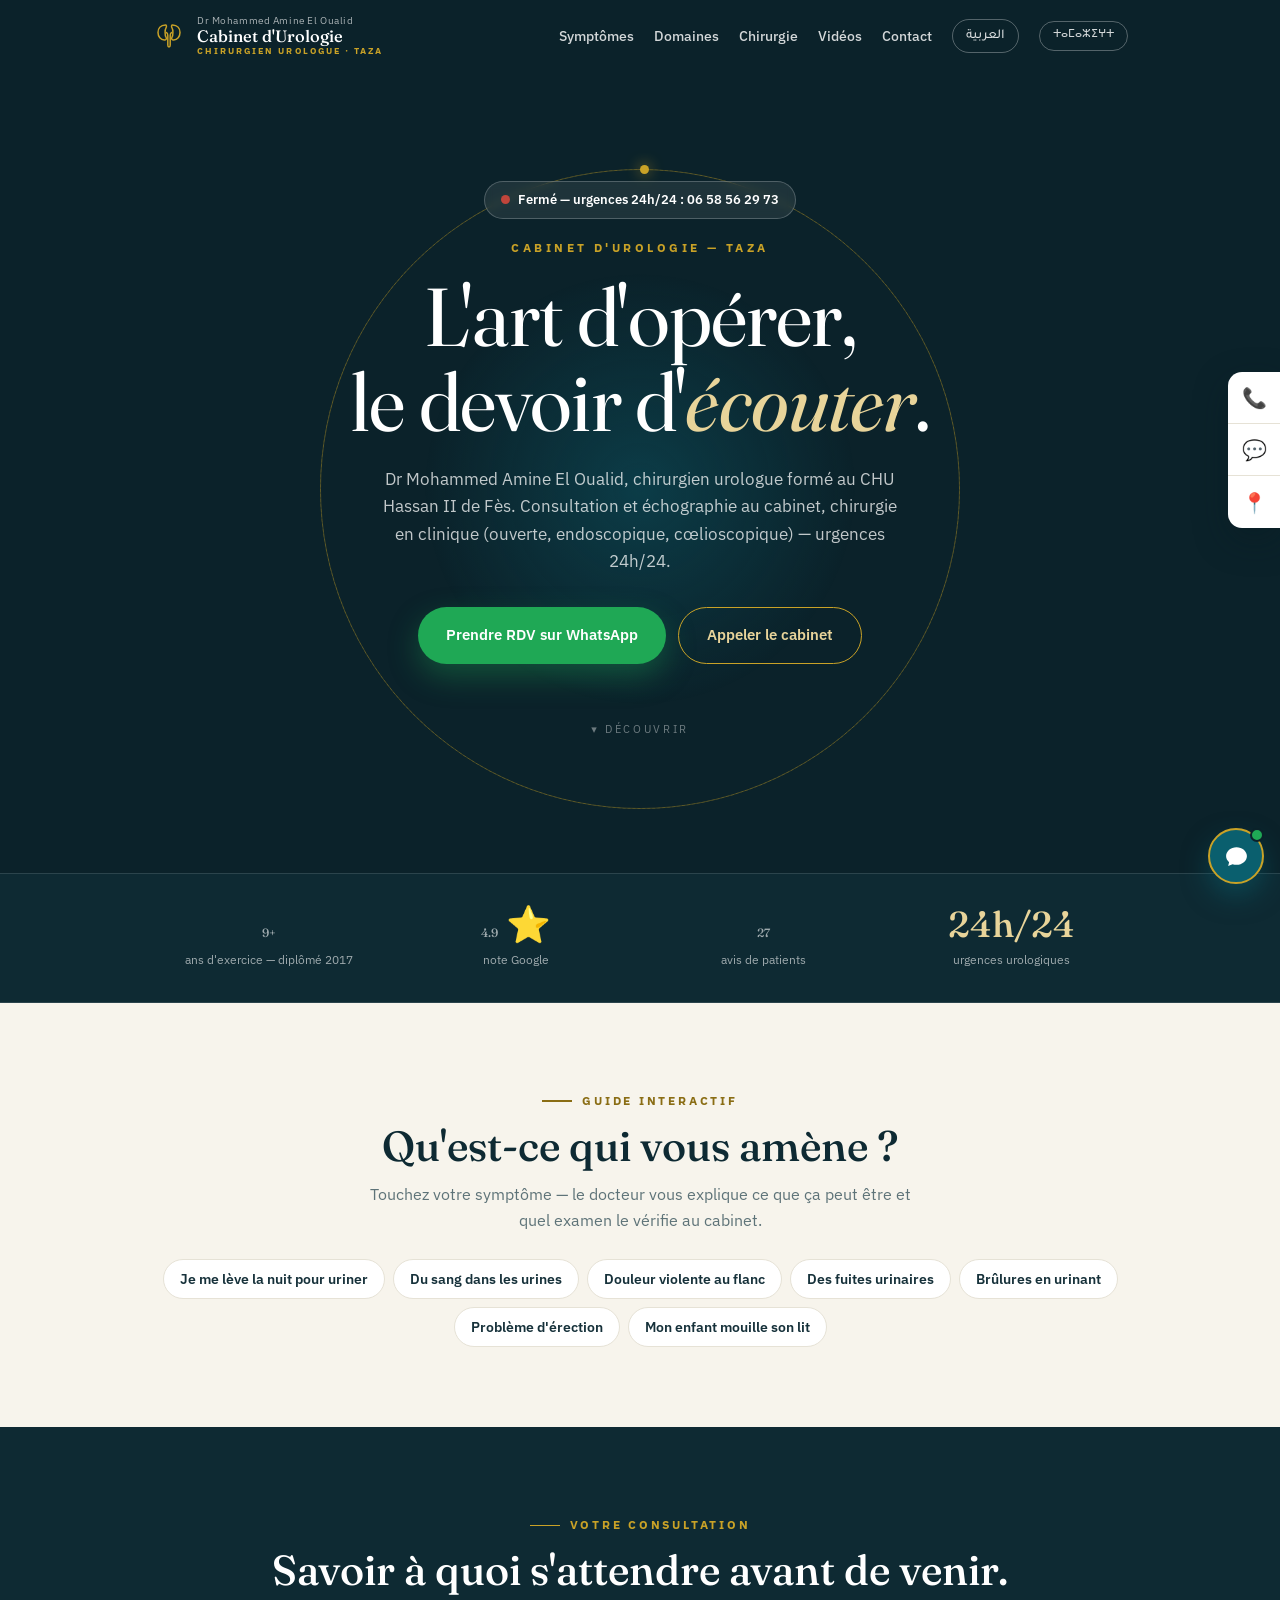
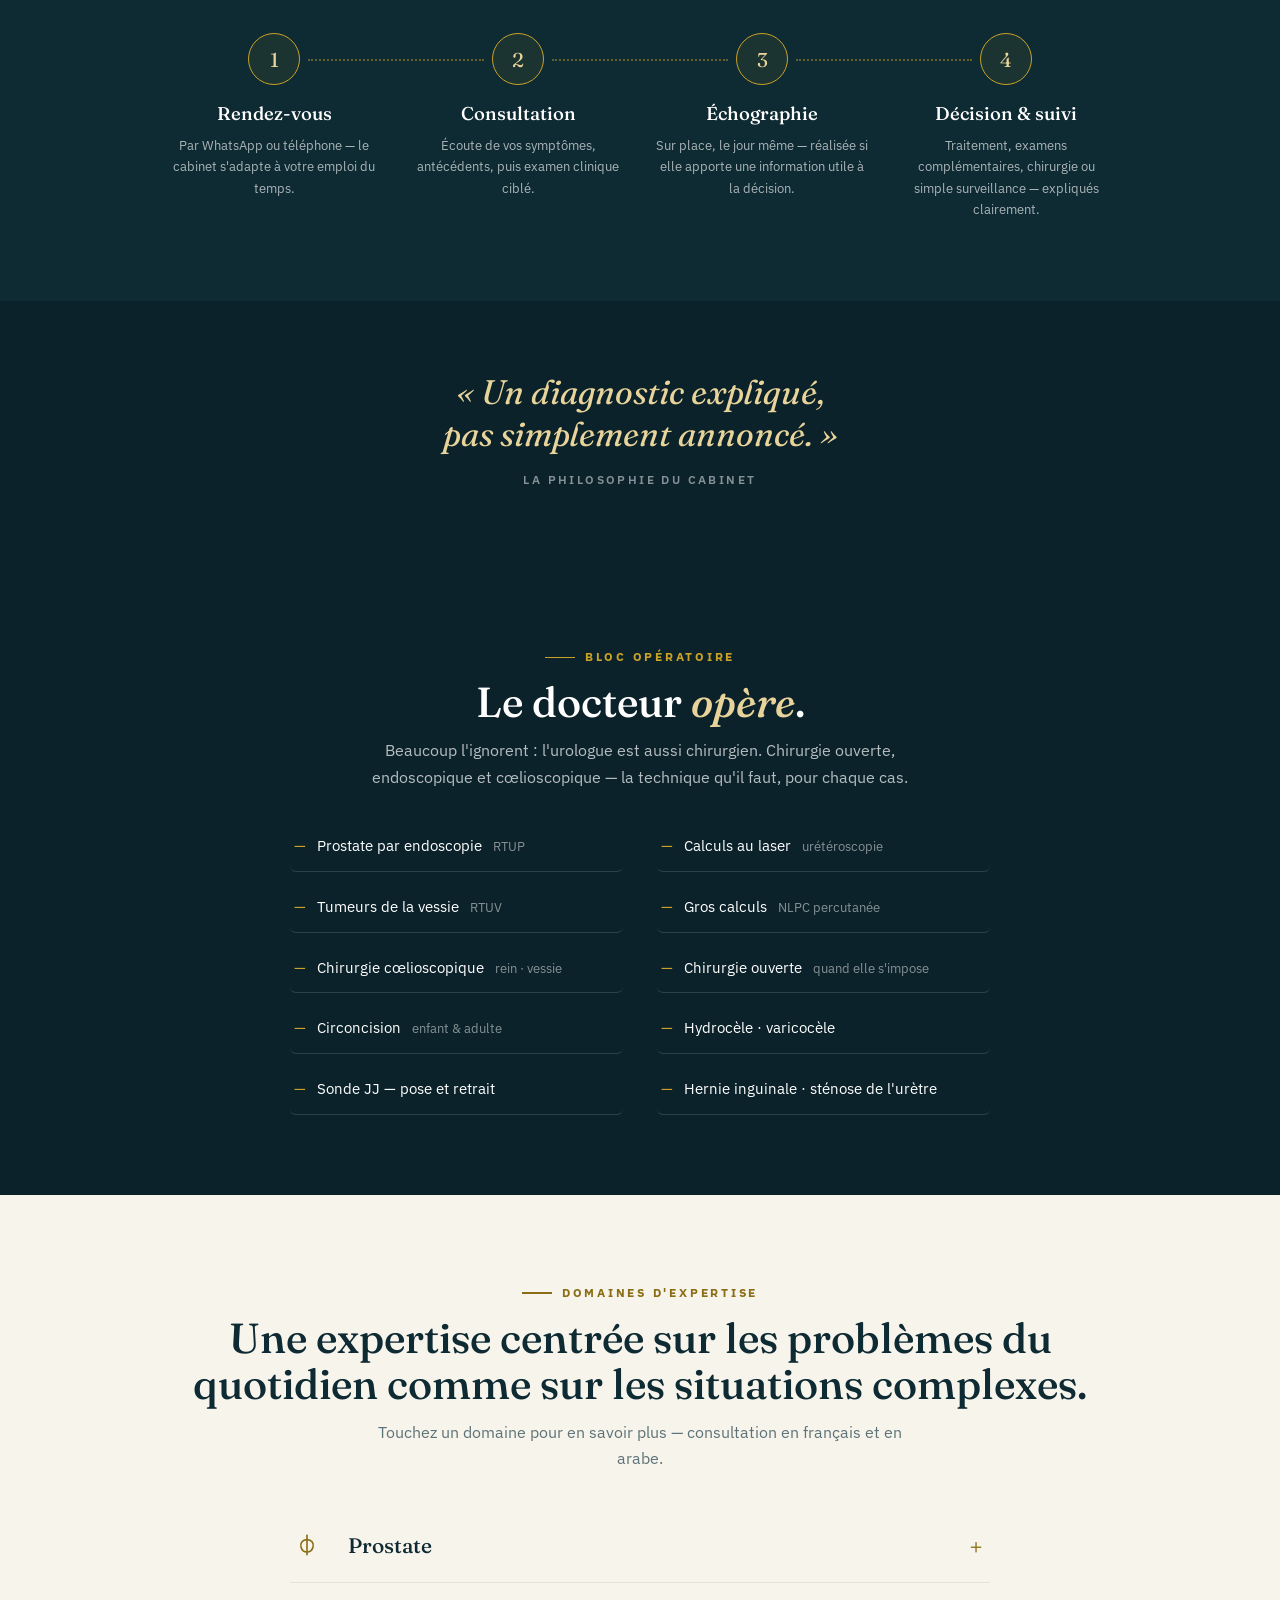
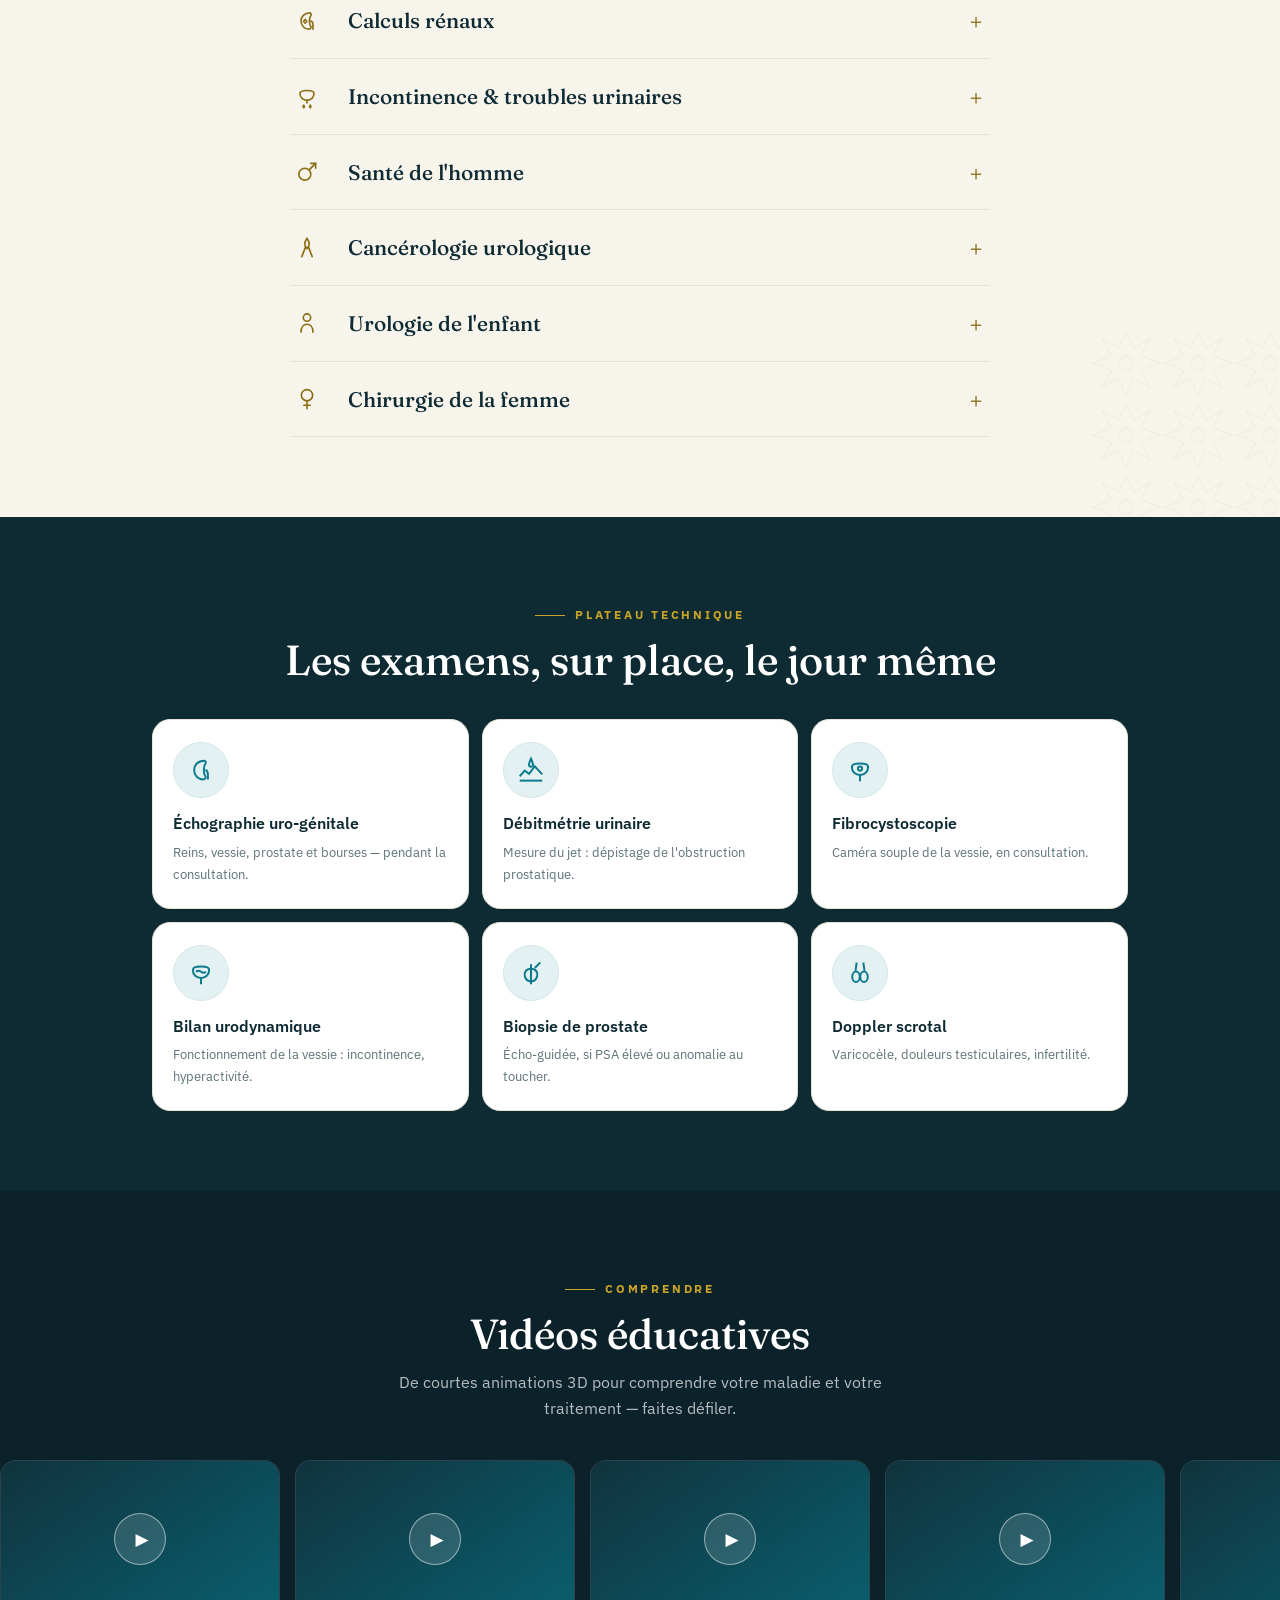
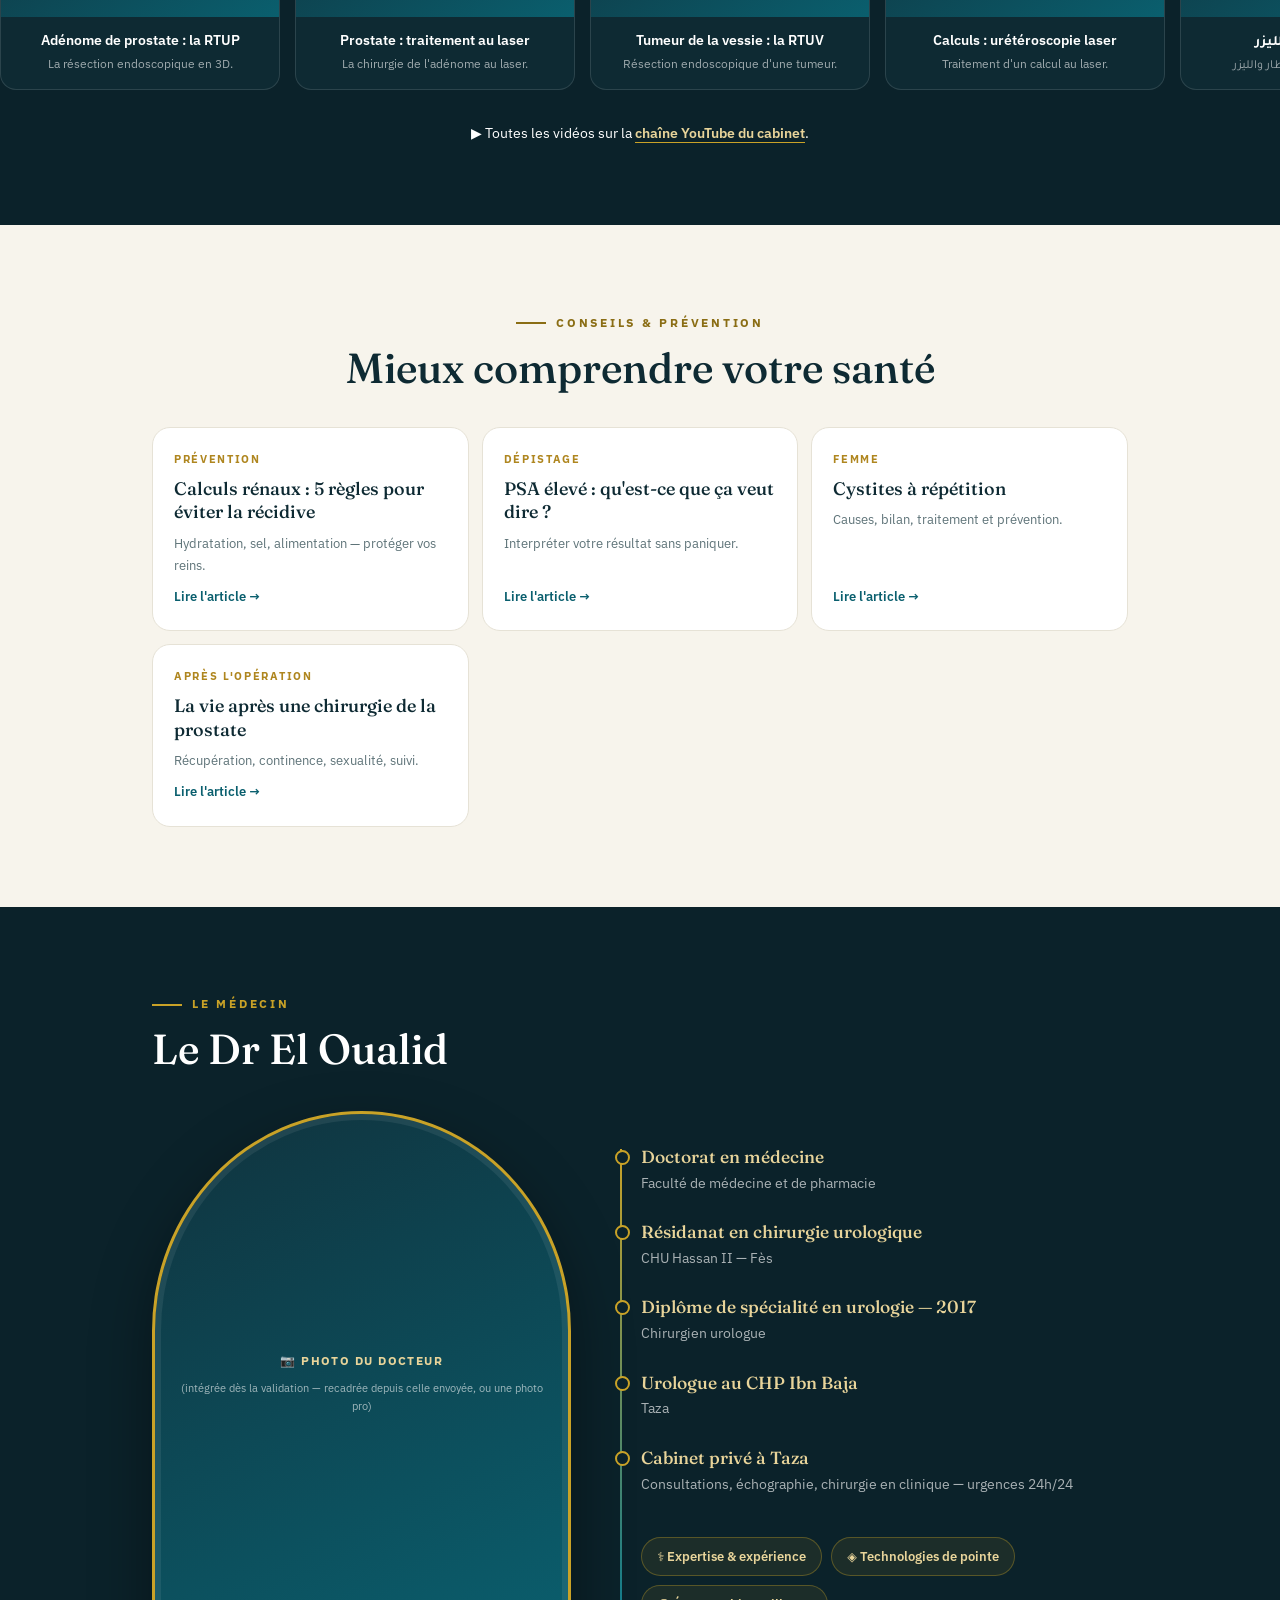
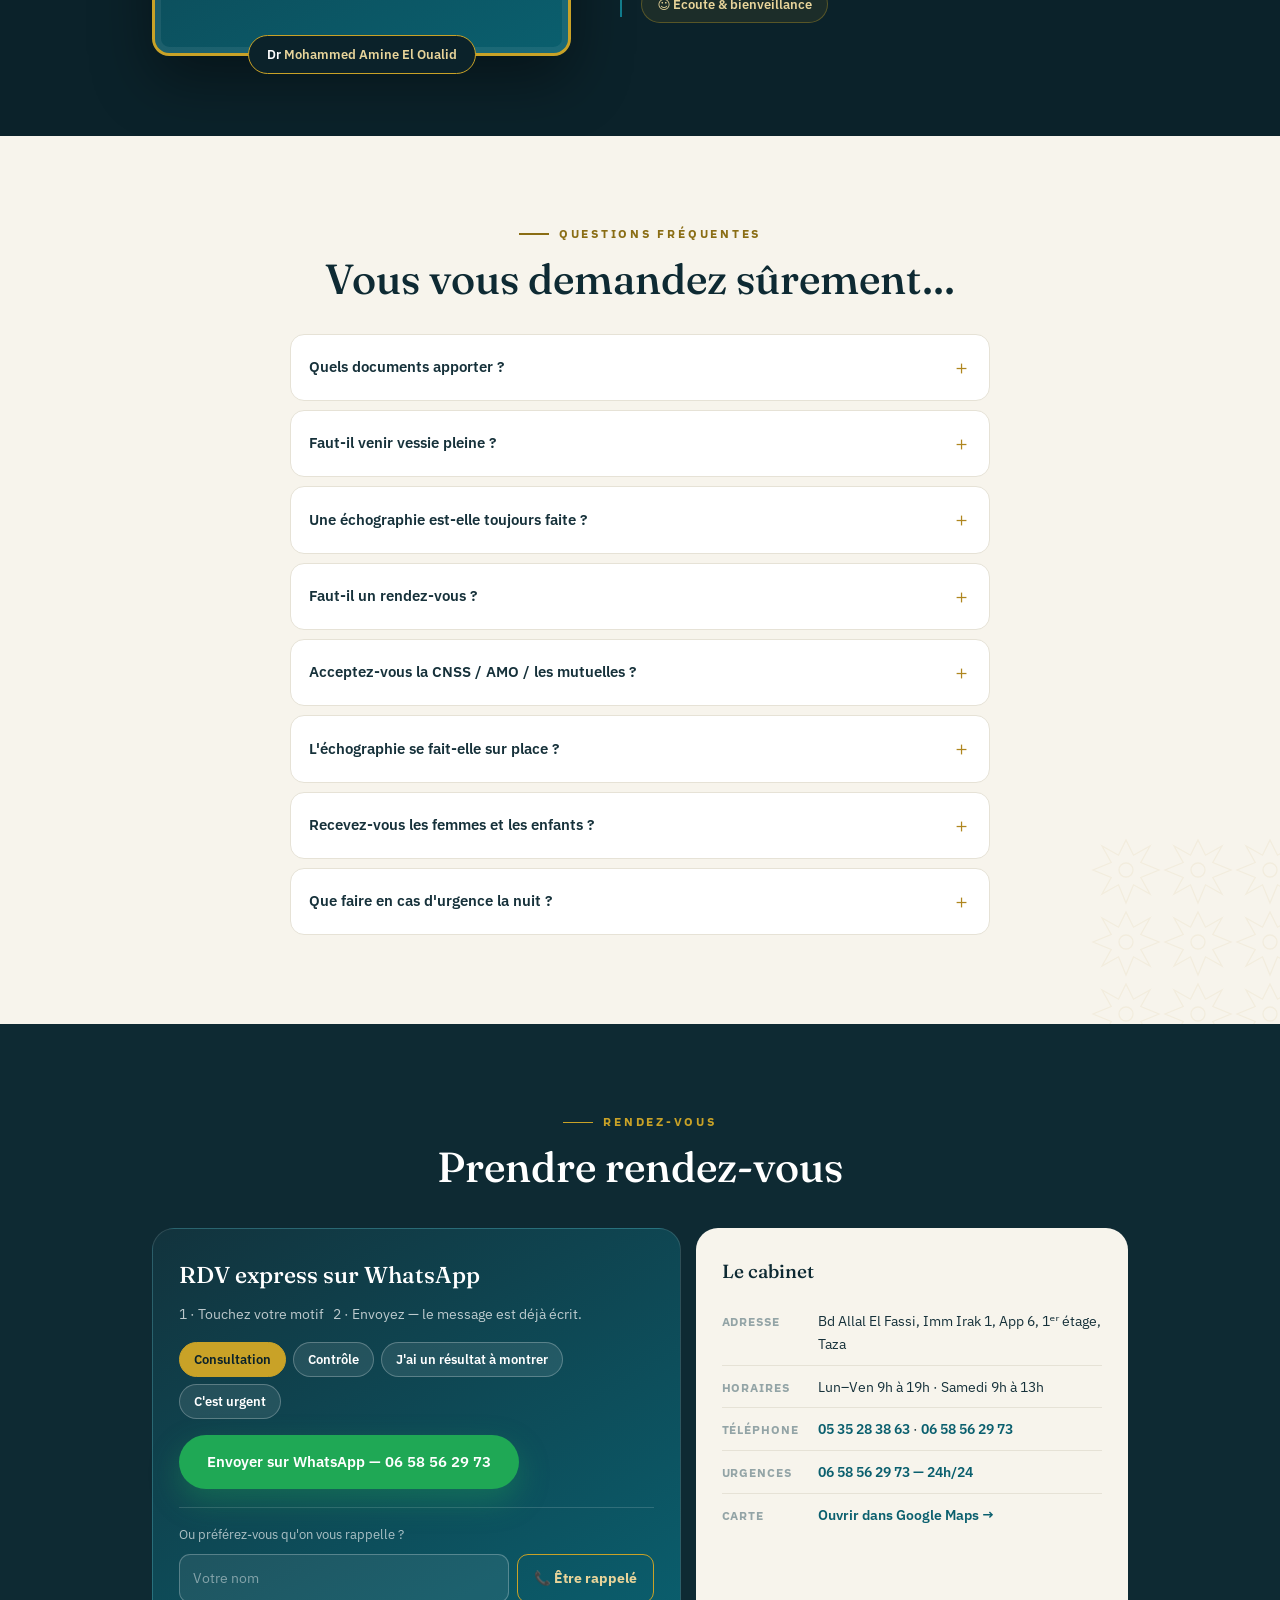
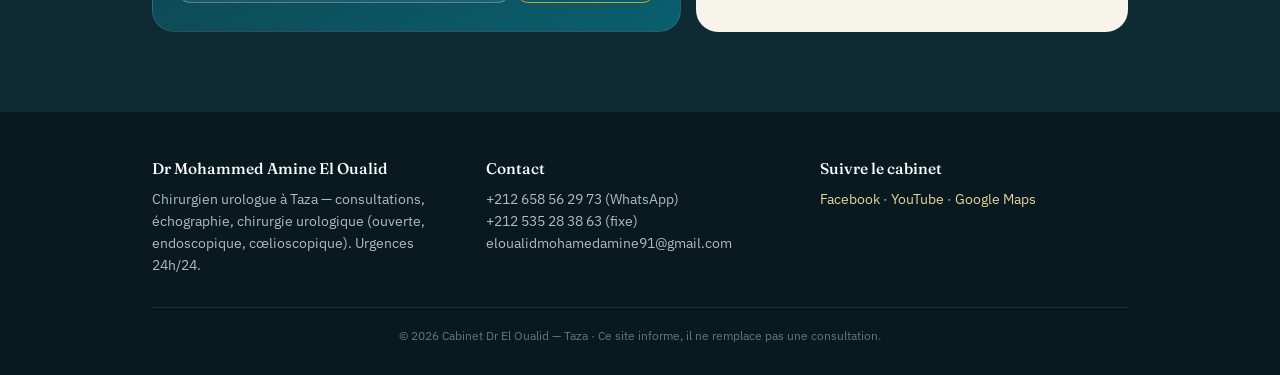
==== commit 401c6064: "Site du cabinet - vraie adresse : Bd Allal El Fassi, Imm Irak 1, App 6 Co-Authored-By: Claude Opus 5" ====
--- a/index.html
+++ b/index.html
@@ -3,6 +3,7 @@
 <head>
   <meta charset="UTF-8">
   <meta name="viewport" content="width=device-width, initial-scale=1.0">
+  <meta name="theme-color" content="#0B222A">
   <title>Dr EL OUALID — Urologue à Taza</title>
   <meta name="description" content="Cabinet d'urologie du Dr Mohammed Amine EL OUALID à Taza. Consultations, échographie et débitmétrie sur place, chirurgie urologique — ouverte, endoscopique et cœlioscopique. RDV WhatsApp.">
   <meta name="keywords" content="urologue Taza, urologie Maroc, Dr EL OUALID, prostate, calculs rénaux, lithiase, RTUP">
@@ -10,14 +11,16 @@
   <meta property="og:description" content="Consultation, échographie sur place, tous types de chirurgie urologique. RDV par WhatsApp.">
   <meta property="og:type" content="website">
   <meta property="og:locale" content="fr_MA">
-  <meta property="og:url" content="https://75zb9rdtrp-ops.github.io/">
-  <meta property="og:image" content="https://75zb9rdtrp-ops.github.io/assets/partage.jpg">
+  <meta property="og:url" content="https://dr-eloualid.github.io/">
+  <meta property="og:image" content="https://dr-eloualid.github.io/assets/partage.jpg">
   <meta property="og:image:width" content="1200">
   <meta property="og:image:height" content="630">
   <meta name="twitter:card" content="summary_large_image">
-  <link rel="canonical" href="https://75zb9rdtrp-ops.github.io/">
-  <link rel="alternate" hreflang="fr" href="https://75zb9rdtrp-ops.github.io/">
-  <link rel="alternate" hreflang="ar" href="https://75zb9rdtrp-ops.github.io/ar.html">
+  <link rel="canonical" href="https://dr-eloualid.github.io/">
+  <link rel="alternate" hreflang="fr" href="https://dr-eloualid.github.io/">
+  <link rel="alternate" hreflang="ar" href="https://dr-eloualid.github.io/ar.html">
+  <link rel="alternate" hreflang="zgh" href="https://dr-eloualid.github.io/tz.html">
+  <link rel="alternate" hreflang="x-default" href="https://dr-eloualid.github.io/">
   <link rel="icon" type="image/svg+xml" href="assets/icone.svg">
   <link rel="apple-touch-icon" href="assets/icone-180.png">
   <link rel="preconnect" href="https://fonts.googleapis.com">
@@ -28,14 +31,18 @@
   {
     "@context": "https://schema.org",
     "@type": "Physician",
+    "@id": "https://dr-eloualid.github.io/#cabinet",
     "name": "Cabinet Urologie Dr. Mohammed Amine El Oualid",
+    "alternateName": "عيادة المسالك البولية للدكتور الوليد محمد أمين",
     "description": "Cabinet d'urologie à Taza : consultations, échographie et débitmétrie sur place, chirurgie urologique — ouverte, endoscopique et cœlioscopique, andrologie. Urgences 24h/24.",
     "medicalSpecialty": "Urologic",
-    "url": "https://75zb9rdtrp-ops.github.io/",
-    "image": "https://75zb9rdtrp-ops.github.io/assets/partage.jpg",
+    "areaServed": ["Taza", "Guercif", "Taounate"],
+    "knowsLanguage": ["fr", "ar"],
+    "url": "https://dr-eloualid.github.io/",
+    "image": "https://dr-eloualid.github.io/assets/partage.jpg",
     "telephone": "+212658562973",
     "email": "eloualidmohamedamine91@gmail.com",
-    "address": { "@type": "PostalAddress", "streetAddress": "1 App, Imm Irak, 6 Bd Allal El Fassi", "addressLocality": "Taza", "postalCode": "35000", "addressCountry": "MA" },
+    "address": { "@type": "PostalAddress", "streetAddress": "Bd Allal El Fassi, Imm Irak 1, App 6", "addressLocality": "Taza", "postalCode": "35000", "addressCountry": "MA" },
     "hasMap": "https://www.google.com/maps/search/?api=1&query=Cabinet%20Urologie%20Dr%20El%20Oualid%20Taza&query_place_id=ChIJkWoVLoMXng0RQgrMnZ6-3EY",
     "openingHoursSpecification": [
       { "@type": "OpeningHoursSpecification", "dayOfWeek": ["Monday","Tuesday","Wednesday","Thursday","Friday"], "opens": "09:00", "closes": "19:00" },
@@ -109,8 +116,8 @@
 .btn-gold:hover{background:rgba(201,162,39,.12)}
 .scroll-hint{position:relative;z-index:2;margin-top:56px;font-size:11px;letter-spacing:.24em;color:rgba(255,255,255,.4);text-transform:uppercase;animation:hint 2.4s ease-in-out infinite}
 @keyframes hint{0%,100%{transform:translateY(0);opacity:.5}50%{transform:translateY(6px);opacity:1}}
-.stagger{opacity:0;transform:translateY(16px);animation:enter .8s ease forwards}
-.stagger:nth-child(2){animation-delay:.1s}.stagger:nth-child(3){animation-delay:.2s}.stagger:nth-child(4){animation-delay:.3s}.stagger:nth-child(5){animation-delay:.42s}.stagger:nth-child(6){animation-delay:.54s}
+.stagger{opacity:0;transform:translateY(12px);animation:enter .5s ease forwards}
+.stagger:nth-child(2){animation-delay:.05s}.stagger:nth-child(3){animation-delay:.1s}.stagger:nth-child(4){animation-delay:.16s}.stagger:nth-child(5){animation-delay:.24s}.stagger:nth-child(6){animation-delay:.32s}
 @keyframes enter{to{opacity:1;transform:none}}
 
 /* ═══ SCEAU compteurs (C) ═══ */
@@ -557,7 +564,7 @@
       </div>
       <div class="c-card c-info rv">
         <h3>Le cabinet</h3>
-        <div class="c-line"><b>Adresse</b><span>Imm Irak, App 1 — 6 Bd Allal El Fassi, 1ᵉʳ étage, Taza</span></div>
+        <div class="c-line"><b>Adresse</b><span>Bd Allal El Fassi, Imm Irak 1, App 6, 1ᵉʳ étage, Taza</span></div>
         <div class="c-line"><b>Horaires</b><span>Lun–Ven 9h à 19h · Samedi 9h à 13h</span></div>
         <div class="c-line"><b>Téléphone</b><span><a href="tel:+212535283863">05 35 28 38 63</a> · <a href="tel:+212658562973">06 58 56 29 73</a></span></div>
         <div class="c-line"><b>Urgences</b><a href="tel:+212658562973">06 58 56 29 73 — 24h/24</a></div>
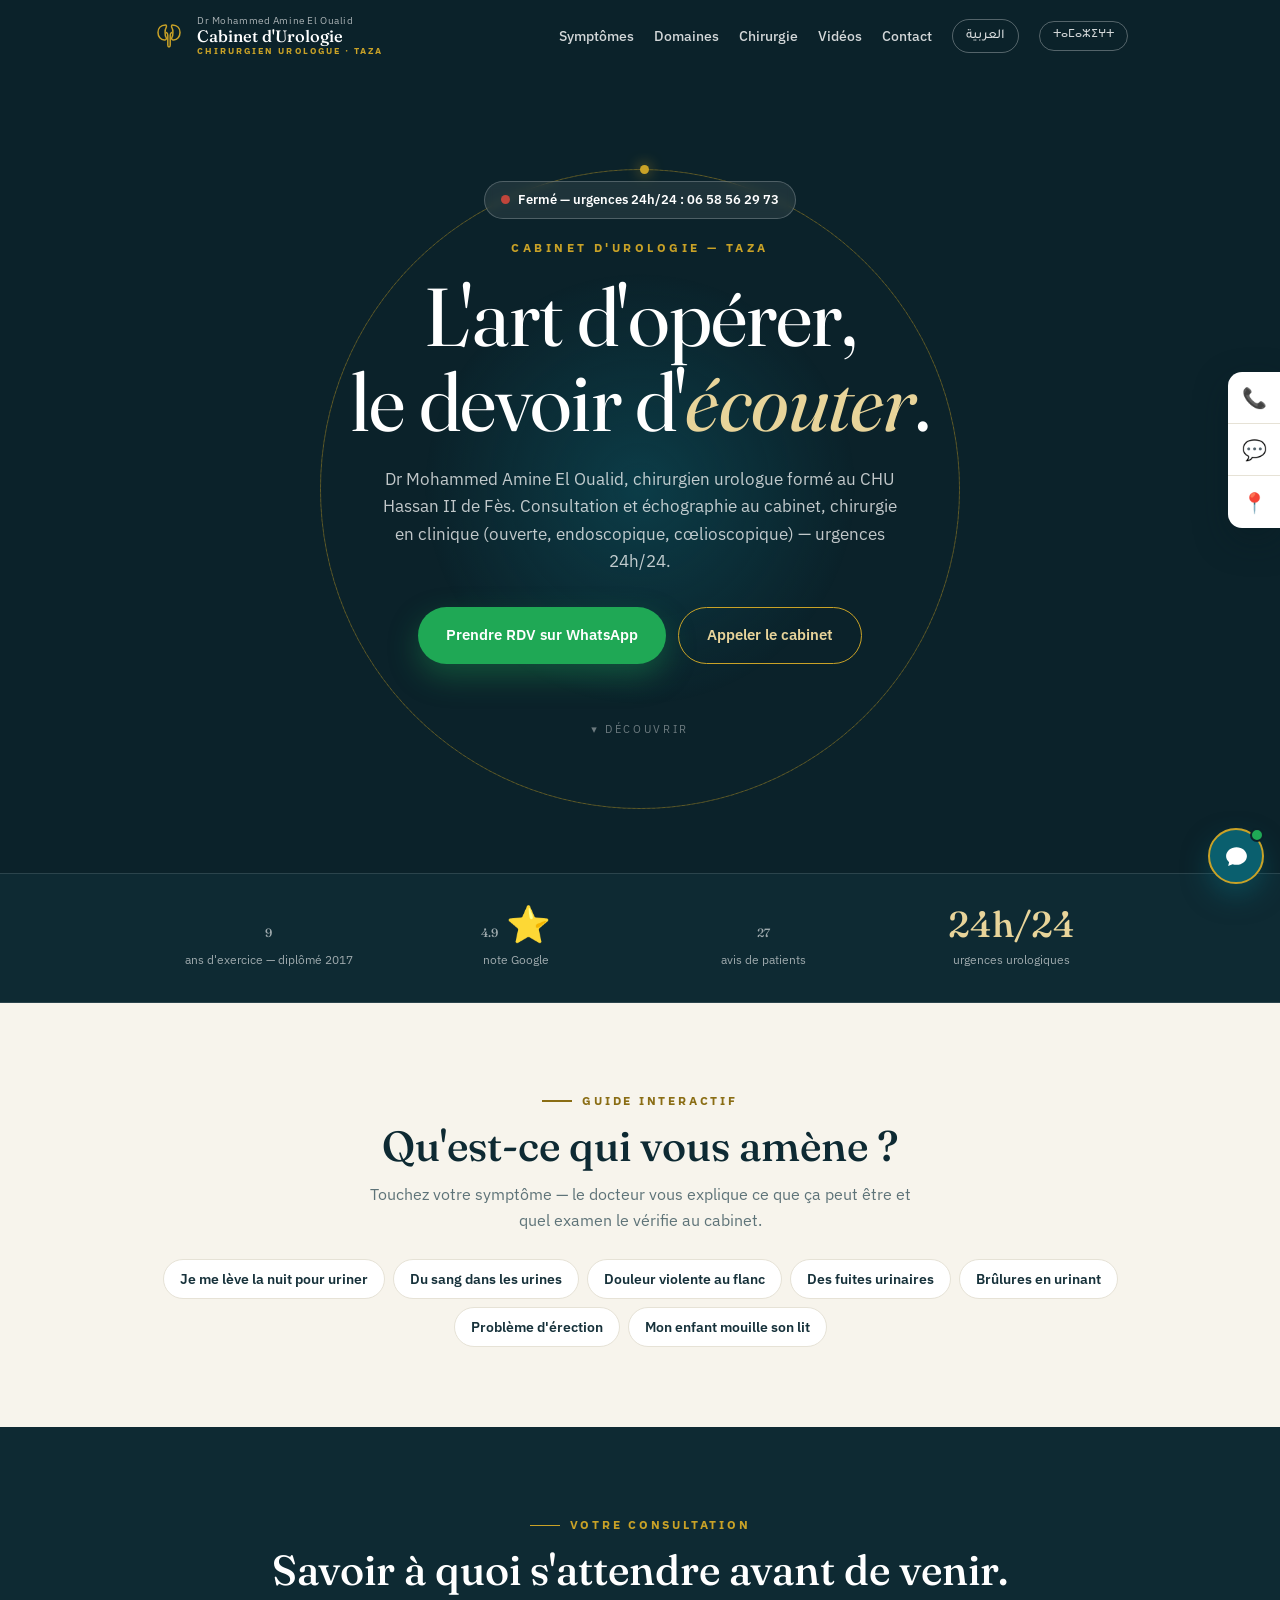
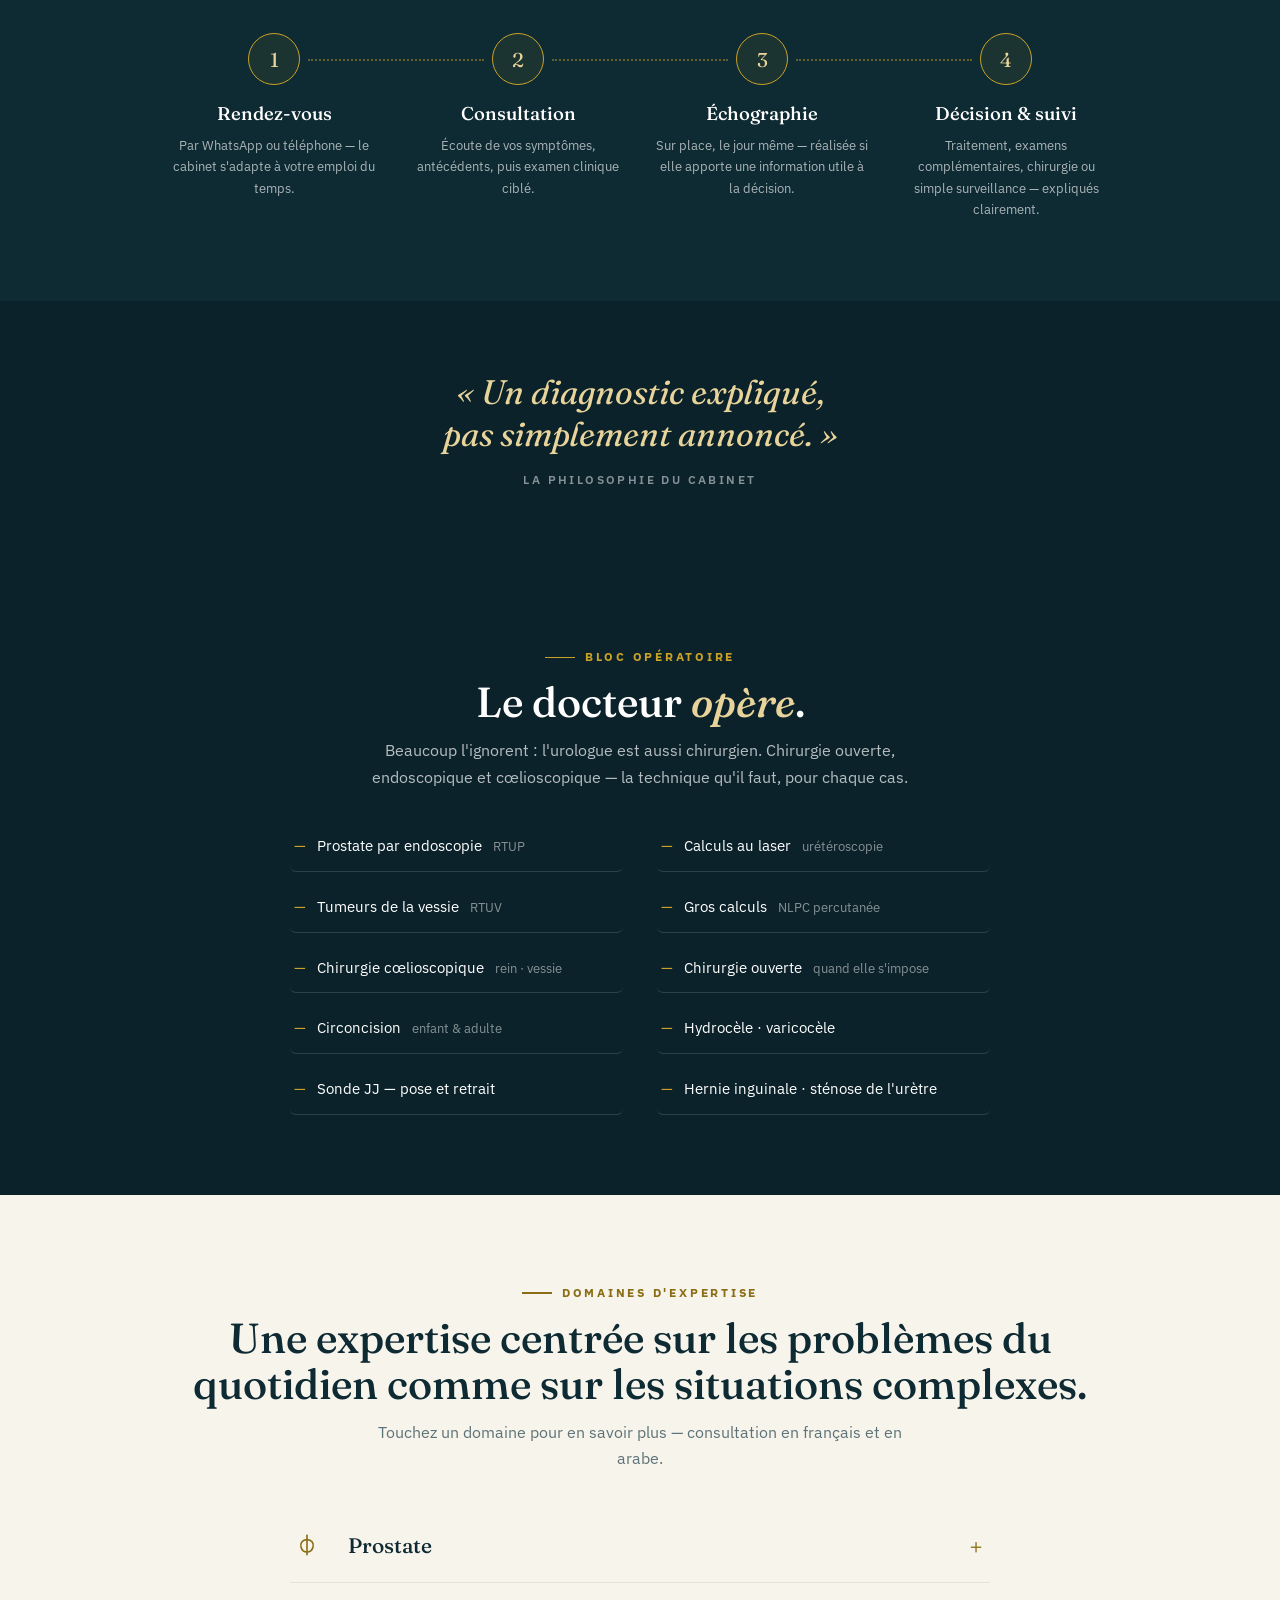
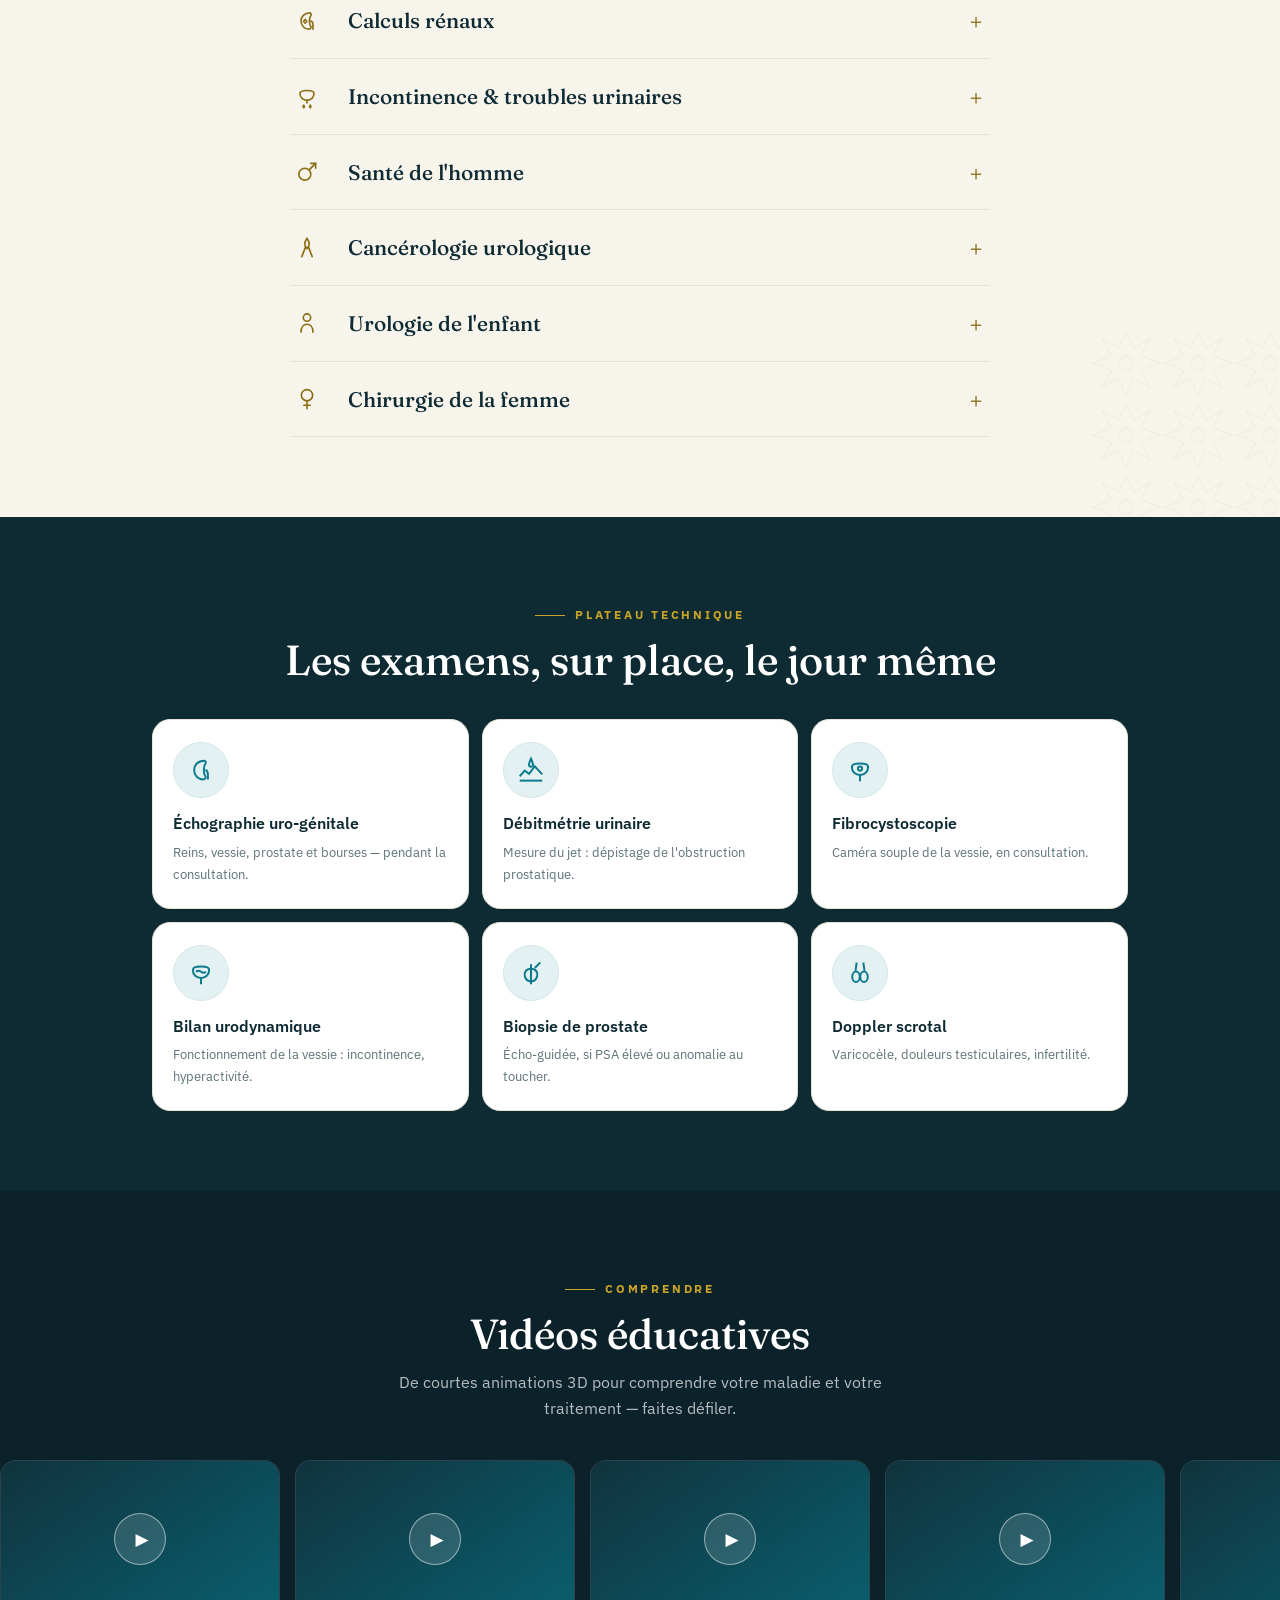
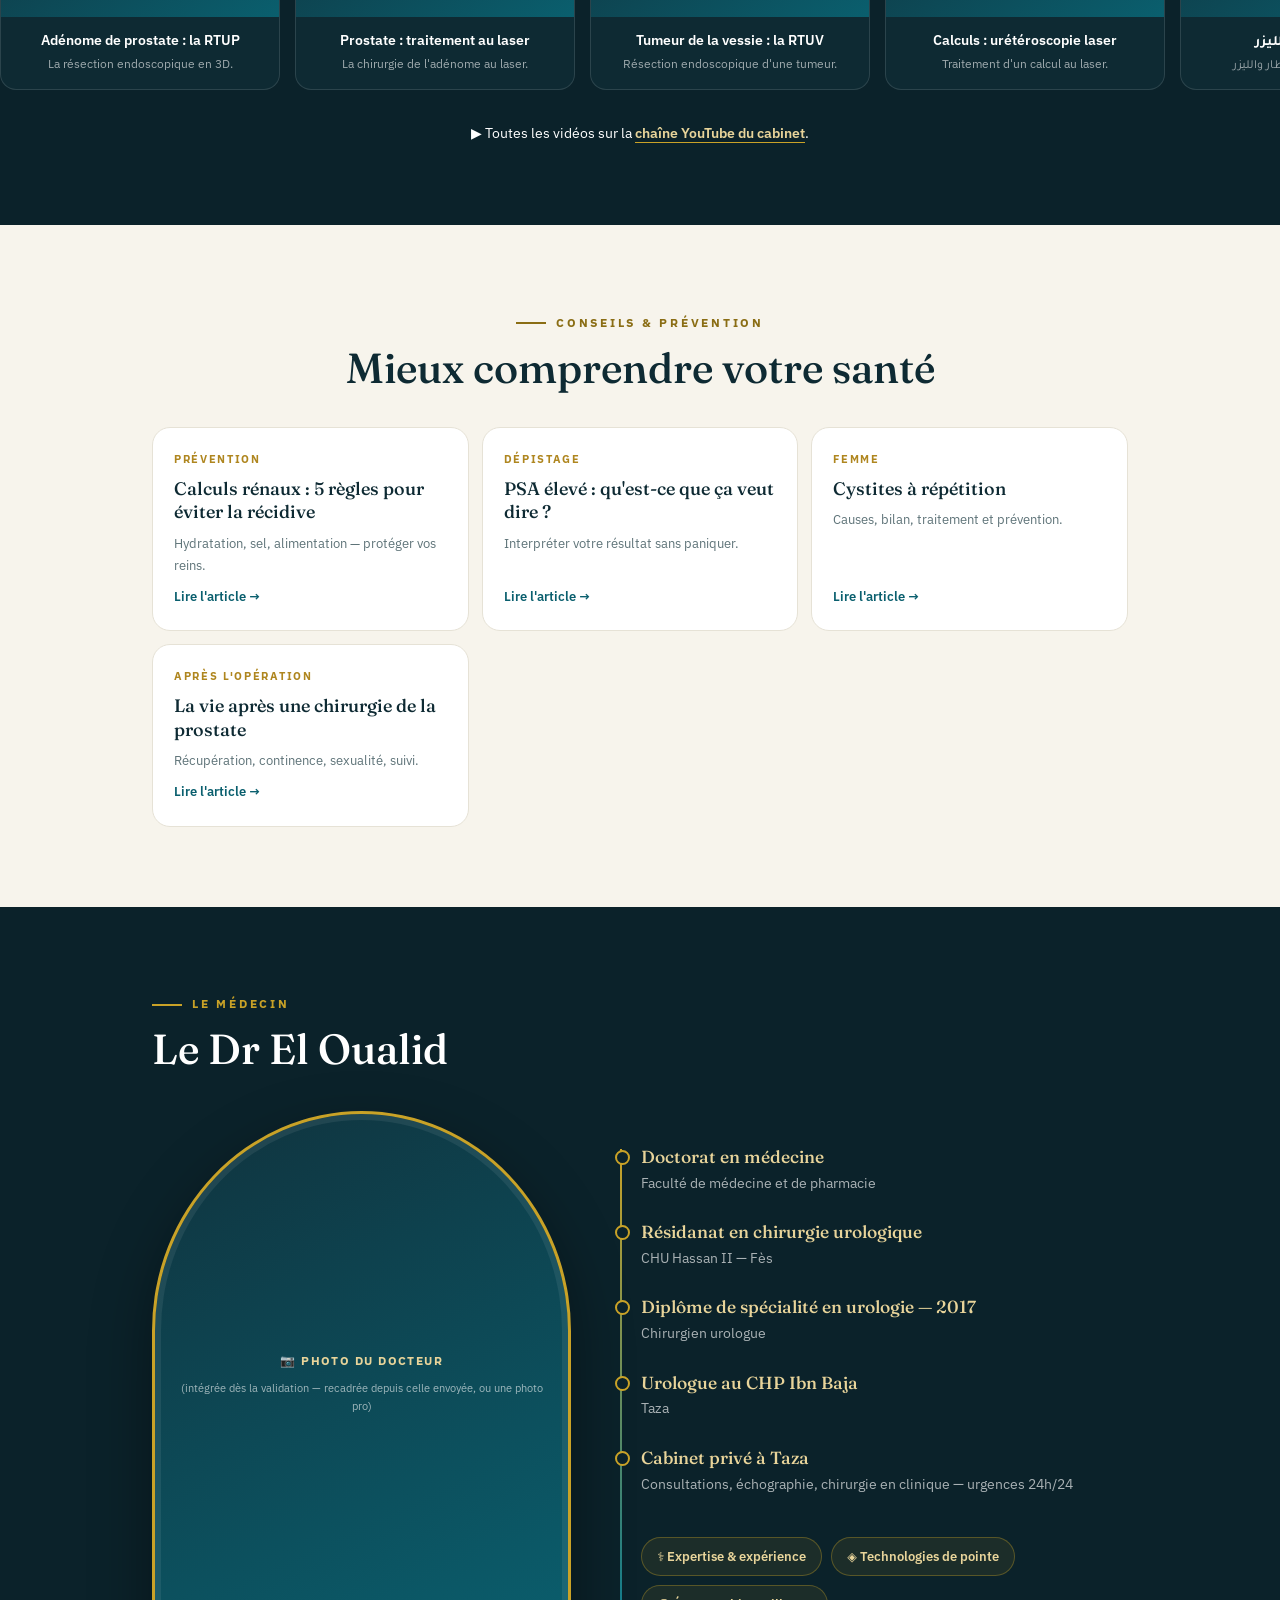
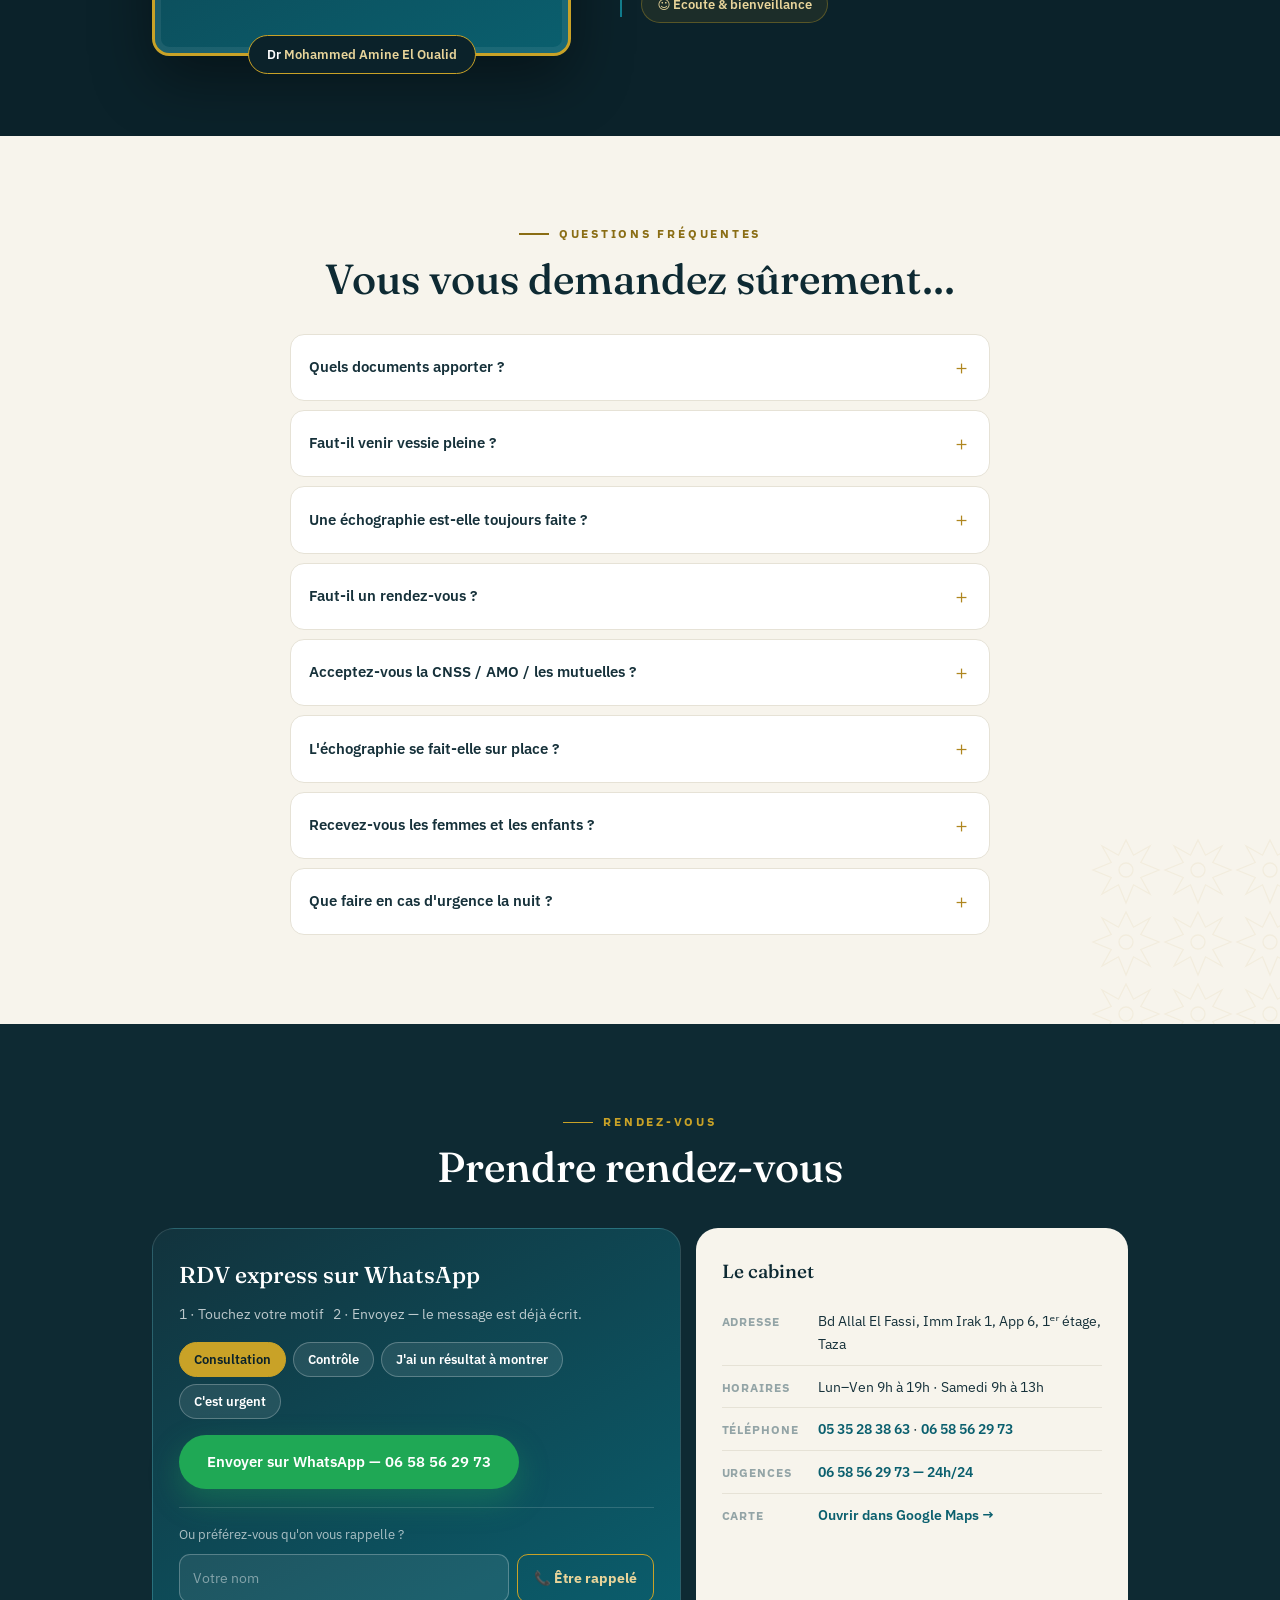
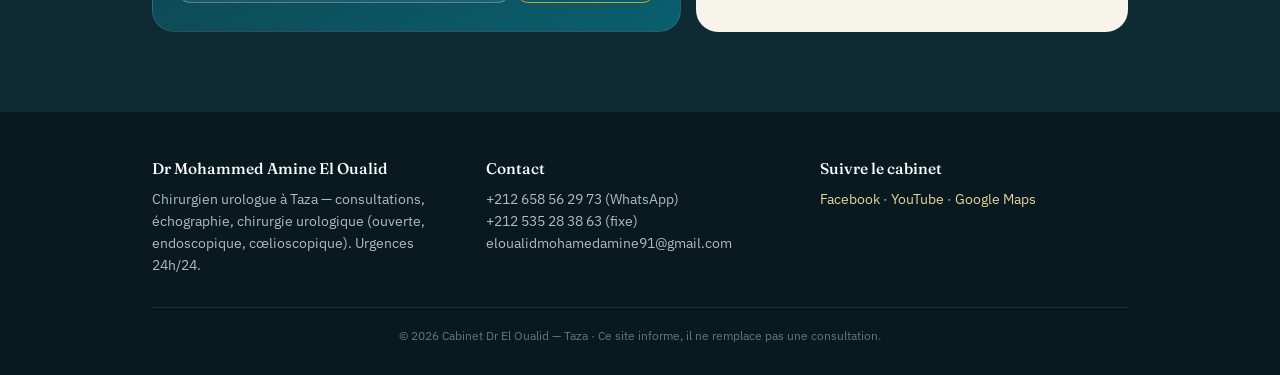
==== commit 4e489e3f: "Site du cabinet - lien Facebook court (facebook.com/urologuetaza), comme la fiche Google Co-Authored" ====
--- a/index.html
+++ b/index.html
@@ -48,7 +48,7 @@
       { "@type": "OpeningHoursSpecification", "dayOfWeek": ["Monday","Tuesday","Wednesday","Thursday","Friday"], "opens": "09:00", "closes": "19:00" },
       { "@type": "OpeningHoursSpecification", "dayOfWeek": "Saturday", "opens": "09:00", "closes": "13:00" }
     ],
-    "sameAs": [ "https://www.facebook.com/107621958322459", "https://www.youtube.com/channel/UCzK8FU2B46n0EKbxVtEmukA" ]
+    "sameAs": [ "https://www.facebook.com/urologuetaza", "https://www.youtube.com/channel/UCzK8FU2B46n0EKbxVtEmukA" ]
   }
   </script>
 
@@ -579,7 +579,7 @@
     <div class="f-grid">
       <div><b>Dr Mohammed Amine El Oualid</b>Chirurgien urologue à Taza — consultations, échographie, chirurgie urologique (ouverte, endoscopique, cœlioscopique). Urgences 24h/24.</div>
       <div><b>Contact</b>+212 658 56 29 73 (WhatsApp)<br>+212 535 28 38 63 (fixe)<br>eloualidmohamedamine91@gmail.com</div>
-      <div><b>Suivre le cabinet</b><a href="https://www.facebook.com/107621958322459" target="_blank" rel="noopener">Facebook</a> · <a href="https://www.youtube.com/channel/UCzK8FU2B46n0EKbxVtEmukA" target="_blank" rel="noopener">YouTube</a> · <a href="https://www.google.com/maps/search/?api=1&amp;query=Cabinet%20Urologie%20Dr%20El%20Oualid%20Taza&amp;query_place_id=ChIJkWoVLoMXng0RQgrMnZ6-3EY" target="_blank" rel="noopener">Google Maps</a></div>
+      <div><b>Suivre le cabinet</b><a href="https://www.facebook.com/urologuetaza" target="_blank" rel="noopener">Facebook</a> · <a href="https://www.youtube.com/channel/UCzK8FU2B46n0EKbxVtEmukA" target="_blank" rel="noopener">YouTube</a> · <a href="https://www.google.com/maps/search/?api=1&amp;query=Cabinet%20Urologie%20Dr%20El%20Oualid%20Taza&amp;query_place_id=ChIJkWoVLoMXng0RQgrMnZ6-3EY" target="_blank" rel="noopener">Google Maps</a></div>
     </div>
     <div class="f-bottom">© 2026 Cabinet Dr El Oualid — Taza · Ce site informe, il ne remplace pas une consultation.</div>
   </div>
